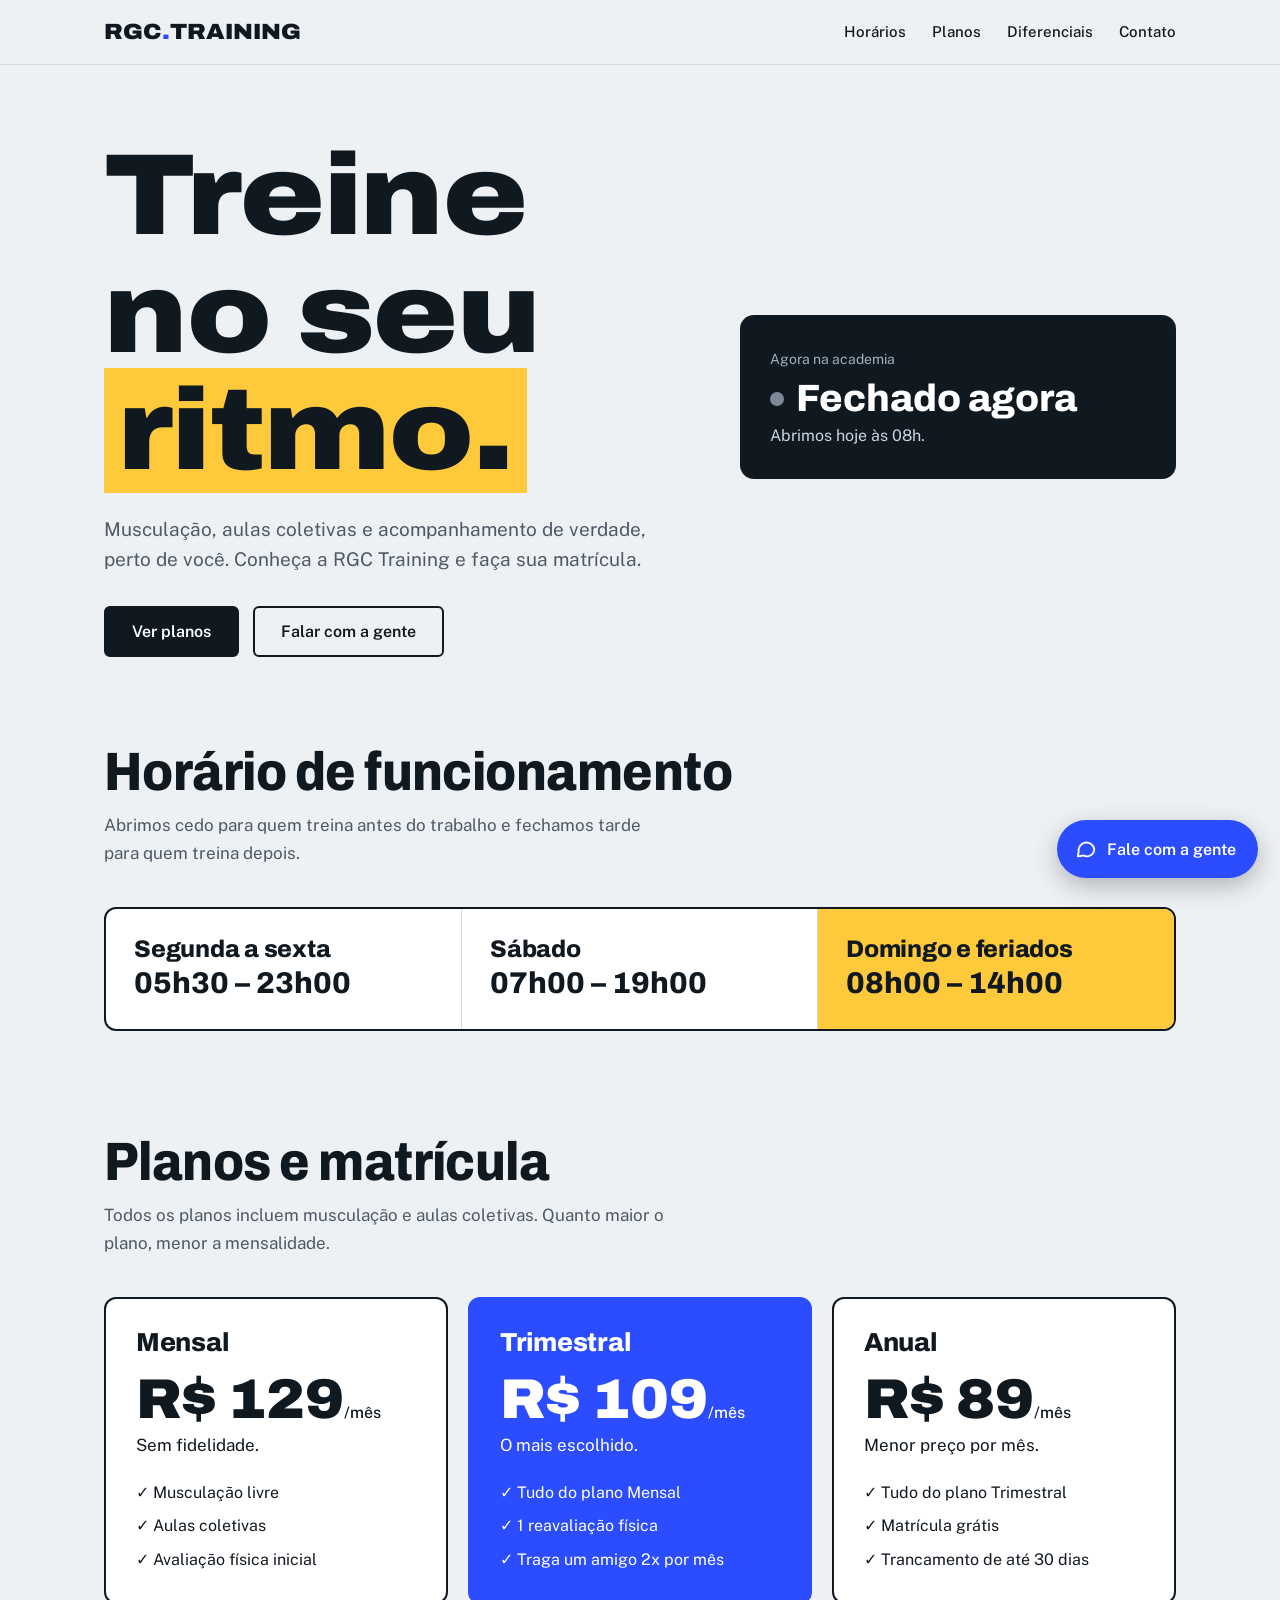
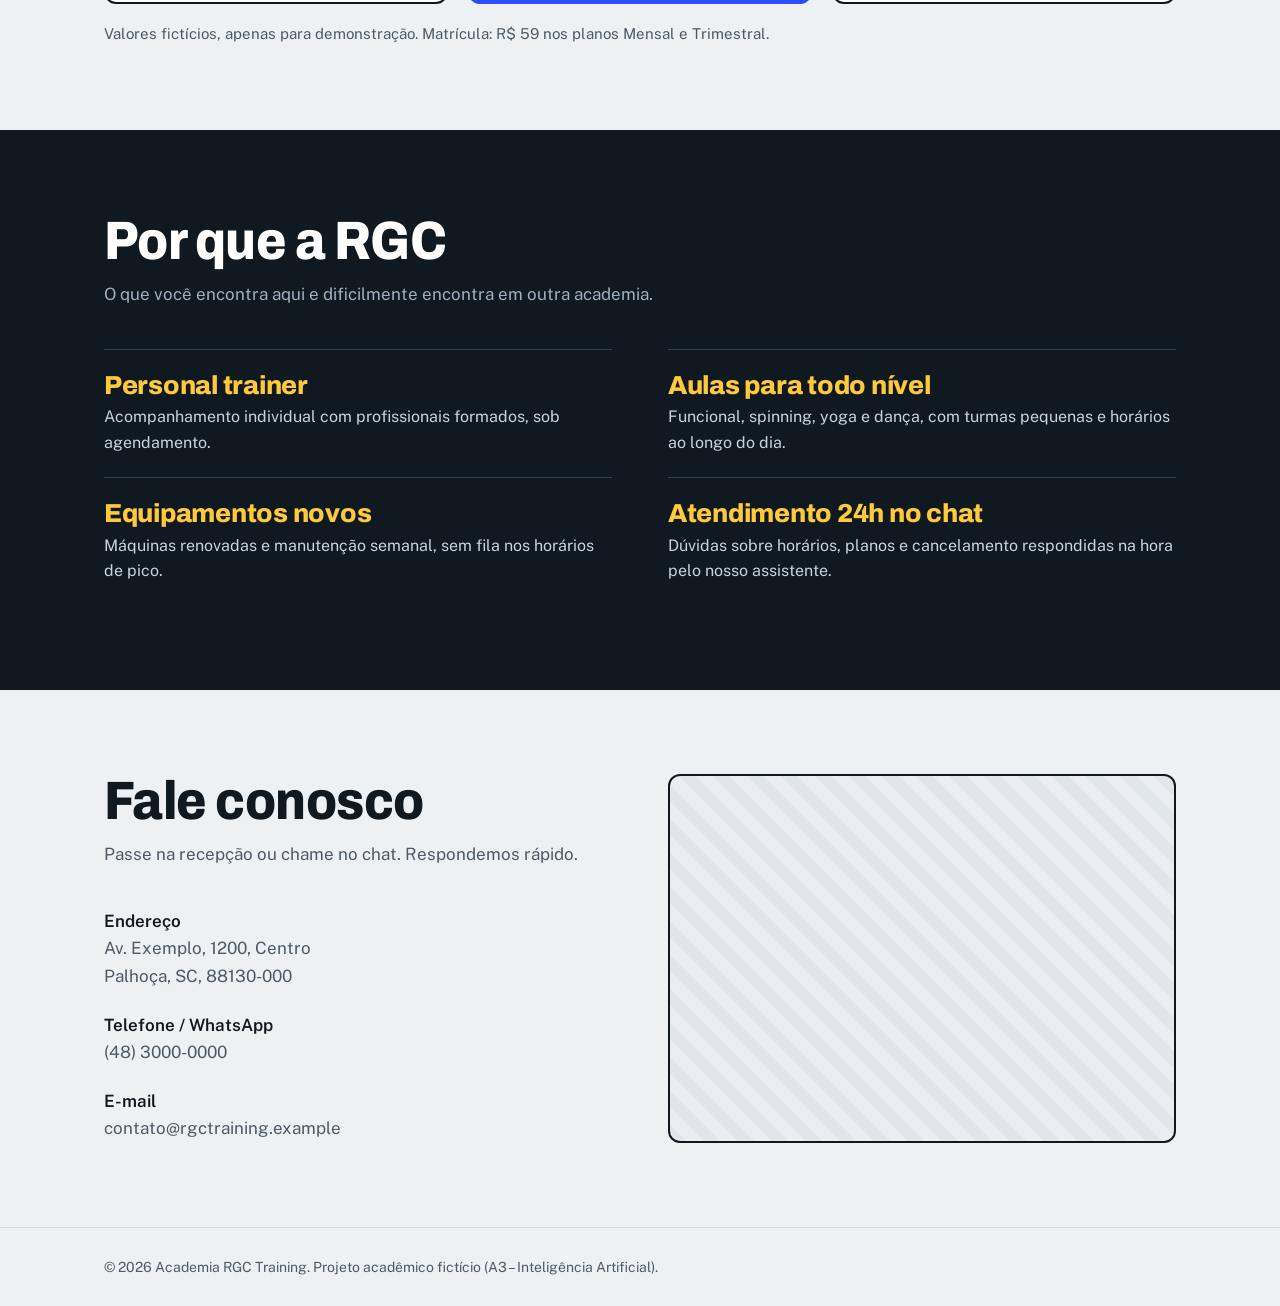
==== src/main/resources/static/index.html @ d5c9a26e "feat: adiciona front do chatbot servido pelo Spring Boot" ====
<!DOCTYPE html>
<html lang="pt-BR">
<head>
<meta charset="UTF-8">
<meta name="viewport" content="width=device-width, initial-scale=1">
<title>Academia RGC Training</title>
<link rel="preconnect" href="https://fonts.googleapis.com">
<link rel="preconnect" href="https://fonts.gstatic.com" crossorigin>
<link href="https://fonts.googleapis.com/css2?family=Archivo:wdth,wght@62..125,500..900&family=Public+Sans:wght@400;500;600&display=swap" rel="stylesheet">
<style>
:root{--bg:#EEF1F4;--ink:#101820;--mute:#4D5A66;--blue:#2B4CFF;--sun:#FFC93C;--card:#fff;--line:#D3D9E0;
--head:'Archivo','Arial Narrow',Arial,sans-serif;--body:'Public Sans',system-ui,sans-serif}
*{box-sizing:border-box;margin:0}
html{scroll-behavior:smooth}
body{font:400 17px/1.6 var(--body);color:var(--ink);background:var(--bg)}
a{color:inherit}
:focus-visible{outline:3px solid var(--blue);outline-offset:3px}
.wrap{max-width:1120px;margin:0 auto;padding:0 24px}
h1,h2,h3{font-family:var(--head);line-height:1.02;letter-spacing:-.01em}
h2{font-size:clamp(34px,5vw,54px);font-weight:800;font-stretch:90%;margin-bottom:12px}
section{padding:84px 0}
.lead{color:var(--mute);max-width:56ch;margin-bottom:40px}

header{position:sticky;top:0;z-index:5;background:var(--bg);border-bottom:1px solid var(--line)}
header .wrap{display:flex;align-items:center;justify-content:space-between;height:64px}
.logo{font:900 22px var(--head);font-stretch:110%;text-decoration:none}
.logo span{color:var(--blue)}
nav{display:flex;gap:26px;font-weight:500;font-size:15px}
nav a{text-decoration:none}
nav a:hover{color:var(--blue)}

.hero{padding:72px 0 88px}
.hero .wrap{display:grid;grid-template-columns:1.35fr 1fr;gap:48px;align-items:center}
.hero h1{font-size:clamp(52px,9vw,116px);font-weight:900;font-stretch:112%;text-transform:none}
.hero h1 em{font-style:normal;background:var(--sun);padding:0 .12em}
.hero p{margin:24px 0 32px;max-width:46ch;color:var(--mute);font-size:19px}
.btn{display:inline-block;padding:14px 26px;border-radius:6px;font-weight:600;text-decoration:none;border:2px solid var(--ink);cursor:pointer;font:600 16px var(--body)}
.btn.main{background:var(--ink);color:#fff}
.btn.main:hover{background:var(--blue);border-color:var(--blue)}
.btn.ghost{margin-left:10px;background:transparent}
.btn.ghost:hover{background:var(--ink);color:#fff}

.today{background:var(--ink);color:#fff;border-radius:14px;padding:30px}
.today small{color:#9FB0BF;font-size:14px}
.status{display:flex;align-items:center;gap:12px;font:800 38px var(--head);font-stretch:100%;margin:6px 0 4px}
.dot{width:14px;height:14px;border-radius:50%;background:#7C8A97}
.open .dot{background:var(--sun);box-shadow:0 0 0 6px rgba(255,201,60,.25)}
.today p{margin:0;color:#C9D4DE;font-size:16px}

.hours{display:grid;grid-template-columns:repeat(3,1fr);gap:0;border:2px solid var(--ink);border-radius:12px;background:var(--card);overflow:hidden}
.hours div{padding:28px;border-right:1px solid var(--line)}
.hours div:last-child{border:0}
.hours div.now{background:var(--sun)}
.hours h3{font-size:24px;font-weight:800;margin-bottom:6px}
.hours b{font:800 30px var(--head)}

.plans{display:grid;grid-template-columns:repeat(3,1fr);gap:20px;align-items:stretch}
.plan{background:var(--card);border:2px solid var(--ink);border-radius:12px;padding:30px;display:flex;flex-direction:column}
.plan.best{background:var(--blue);color:#fff;border-color:var(--blue)}
.plan h3{font-size:26px;font-weight:800}
.price{font:900 56px var(--head);font-stretch:105%;margin:14px 0 2px}
.price small{font:500 16px var(--body)}
.plan ul{list-style:none;padding:0;margin:20px 0 0;display:grid;gap:8px;font-size:16px}
.plan li::before{content:"✓ ";font-weight:700}
.note{margin-top:18px;color:var(--mute);font-size:15px}

.diff{background:var(--ink);color:#fff}
.diff .lead{color:#9FB0BF}
.diffs{display:grid;grid-template-columns:repeat(2,1fr);gap:0 56px}
.diffs div{padding:22px 0;border-top:1px solid #34424F}
.diffs h3{font-size:26px;font-weight:800;color:var(--sun);margin-bottom:6px}
.diffs p{color:#C9D4DE;font-size:16px}

.contact{display:grid;grid-template-columns:1fr 1fr;gap:56px}
.contact dl{display:grid;gap:22px}
.contact dt{font-weight:600}
.contact dd{color:var(--mute)}
.map{border:2px solid var(--ink);border-radius:12px;background:repeating-linear-gradient(45deg,#E1E6EB 0 12px,#EAEEF2 12px 24px);min-height:260px;display:grid;place-items:center;text-align:center;padding:20px;font-weight:600}
footer{padding:28px 0;border-top:1px solid var(--line);color:var(--mute);font-size:14px}

/* ---------- Chatbot ---------- */
#fab{position:fixed;right:22px;bottom:22px;z-index:20;height:58px;padding:0 22px 0 18px;border-radius:30px;border:0;background:var(--blue);color:#fff;font:600 16px var(--body);display:flex;align-items:center;gap:10px;cursor:pointer;box-shadow:0 8px 24px rgba(16,24,32,.28)}
#fab:hover{background:#1E3AD6}
#chat{position:fixed;right:22px;bottom:96px;z-index:20;width:370px;max-width:calc(100vw - 32px);height:540px;max-height:calc(100vh - 120px);background:var(--card);border:2px solid var(--ink);border-radius:16px;display:none;flex-direction:column;overflow:hidden;box-shadow:0 18px 50px rgba(16,24,32,.3)}
#chat.show{display:flex;animation:pop .18s ease-out}
@keyframes pop{from{opacity:0;transform:translateY(10px)}}
.ch-head{background:var(--ink);color:#fff;padding:14px 16px;display:flex;justify-content:space-between;align-items:center}
.ch-head b{font:800 18px var(--head)}
.ch-head small{display:block;color:#9FB0BF;font-size:13px}
.ch-head button{background:none;border:0;color:#fff;font-size:26px;cursor:pointer;line-height:1}
#msgs{flex:1;overflow-y:auto;padding:16px;display:flex;flex-direction:column;gap:10px;background:var(--bg)}
.m{max-width:84%;padding:10px 14px;border-radius:14px;font-size:15px;line-height:1.45;white-space:pre-wrap;overflow-wrap:anywhere}
.m.bot{background:var(--card);border:1px solid var(--line);align-self:flex-start;border-bottom-left-radius:4px}
.m.me{background:var(--blue);color:#fff;align-self:flex-end;border-bottom-right-radius:4px}
.m.fb{border-color:var(--sun);border-width:2px}
.m.err{background:#FDECEC;border-color:#E5A3A3}
.chips{display:flex;flex-wrap:wrap;gap:8px}
.chips button{border:1.5px solid var(--ink);background:var(--card);border-radius:20px;padding:6px 12px;font:500 14px var(--body);cursor:pointer}
.chips button:hover{background:var(--ink);color:#fff}
.typing{opacity:.6;font-style:italic}
.ch-form{display:flex;gap:8px;padding:12px;border-top:1px solid var(--line);background:var(--card)}
.ch-form input{flex:1;min-width:0;border:2px solid var(--line);border-radius:8px;padding:10px 12px;font:400 15px var(--body)}
.ch-form input:focus{border-color:var(--blue);outline:0}
.ch-form button{border:0;background:var(--ink);color:#fff;border-radius:8px;padding:0 16px;font:600 15px var(--body);cursor:pointer}
.ch-form button:disabled{opacity:.5;cursor:default}

@media(max-width:860px){
 nav{display:none}
 .hero .wrap,.contact{grid-template-columns:1fr}
 .hours,.plans,.diffs{grid-template-columns:1fr}
 .hours div{border-right:0;border-bottom:1px solid var(--line)}
 section{padding:60px 0}
 #chat{right:16px;bottom:88px;height:calc(100vh - 110px)}
}
@media(prefers-reduced-motion:reduce){*{animation:none!important;scroll-behavior:auto!important}}
</style>
</head>
<body>

<header>
 <div class="wrap">
  <a class="logo" href="#inicio">RGC<span>.</span>TRAINING</a>
  <nav>
   <a href="#horarios">Horários</a><a href="#planos">Planos</a>
   <a href="#diferenciais">Diferenciais</a><a href="#contato">Contato</a>
  </nav>
 </div>
</header>

<main id="inicio">
 <div class="hero">
  <div class="wrap">
   <div>
    <h1>Treine no seu <em>ritmo.</em></h1>
    <p>Musculação, aulas coletivas e acompanhamento de verdade, perto de você. Conheça a RGC Training e faça sua matrícula.</p>
    <a class="btn main" href="#planos">Ver planos</a>
    <a class="btn ghost" href="#contato">Falar com a gente</a>
   </div>
   <div class="today" id="today">
    <small>Agora na academia</small>
    <div class="status"><span class="dot"></span><span id="st">Verificando…</span></div>
    <p id="st2"></p>
   </div>
  </div>
 </div>

 <section id="horarios" style="padding-top:0">
  <div class="wrap">
   <h2>Horário de funcionamento</h2>
   <p class="lead">Abrimos cedo para quem treina antes do trabalho e fechamos tarde para quem treina depois.</p>
   <div class="hours" id="hours">
    <div data-d="1,2,3,4,5"><h3>Segunda a sexta</h3><b>05h30 – 23h00</b></div>
    <div data-d="6"><h3>Sábado</h3><b>07h00 – 19h00</b></div>
    <div data-d="0"><h3>Domingo e feriados</h3><b>08h00 – 14h00</b></div>
   </div>
  </div>
 </section>

 <section id="planos" style="padding-top:20px">
  <div class="wrap">
   <h2>Planos e matrícula</h2>
   <p class="lead">Todos os planos incluem musculação e aulas coletivas. Quanto maior o plano, menor a mensalidade.</p>
   <div class="plans">
    <div class="plan"><h3>Mensal</h3><div class="price">R$ 129<small>/mês</small></div><p>Sem fidelidade.</p>
     <ul><li>Musculação livre</li><li>Aulas coletivas</li><li>Avaliação física inicial</li></ul></div>
    <div class="plan best"><h3>Trimestral</h3><div class="price">R$ 109<small>/mês</small></div><p>O mais escolhido.</p>
     <ul><li>Tudo do plano Mensal</li><li>1 reavaliação física</li><li>Traga um amigo 2x por mês</li></ul></div>
    <div class="plan"><h3>Anual</h3><div class="price">R$ 89<small>/mês</small></div><p>Menor preço por mês.</p>
     <ul><li>Tudo do plano Trimestral</li><li>Matrícula grátis</li><li>Trancamento de até 30 dias</li></ul></div>
   </div>
   <p class="note">Valores fictícios, apenas para demonstração. Matrícula: R$ 59 nos planos Mensal e Trimestral.</p>
  </div>
 </section>

 <section class="diff" id="diferenciais">
  <div class="wrap">
   <h2>Por que a RGC</h2>
   <p class="lead">O que você encontra aqui e dificilmente encontra em outra academia.</p>
   <div class="diffs">
    <div><h3>Personal trainer</h3><p>Acompanhamento individual com profissionais formados, sob agendamento.</p></div>
    <div><h3>Aulas para todo nível</h3><p>Funcional, spinning, yoga e dança, com turmas pequenas e horários ao longo do dia.</p></div>
    <div><h3>Equipamentos novos</h3><p>Máquinas renovadas e manutenção semanal, sem fila nos horários de pico.</p></div>
    <div><h3>Atendimento 24h no chat</h3><p>Dúvidas sobre horários, planos e cancelamento respondidas na hora pelo nosso assistente.</p></div>
   </div>
  </div>
 </section>

 <section id="contato">
  <div class="wrap contact">
   <div>
    <h2>Fale conosco</h2>
    <p class="lead">Passe na recepção ou chame no chat. Respondemos rápido.</p>
    <dl>
     <div><dt>Endereço</dt><dd>Av. Exemplo, 1200, Centro<br>Palhoça, SC, 88130-000</dd></div>
     <div><dt>Telefone / WhatsApp</dt><dd>(48) 3000-0000</dd></div>
     <div><dt>E-mail</dt><dd>contato@rgctraining.example</dd></div>
    </dl>
   </div>
  <div class="map">
  <iframe 
    src="https://www.google.com/maps/embed?pb=!1m18!1m12!1m3!1d3534.629392212903!2d-48.67389862354784!3d-27.64139702829285!2m3!1f0!2f0!3f0!3m2!1i1024!2i768!4f13.1!3m3!1m2!1s0x952733475294e50d%3A0x6a23a3cb02a2080c!2sUniSul%20-%20Campus%20Pedra%20Branca!5e0!3m2!1spt-BR!2sbr!4v1710000000000!5m2!1spt-BR!2sbr" 
    width="100%" 
    height="260" 
    style="border:0; border-radius:10px;" 
    allowfullscreen="" 
    loading="lazy" 
    referrerpolicy="no-referrer-when-downgrade">
  </iframe>
  </div>
  </div>
 </section>
</main>

<footer><div class="wrap">© 2026 Academia RGC Training. Projeto acadêmico fictício (A3 – Inteligência Artificial).</div></footer>

<!-- ---------- Chatbot ---------- -->
<button id="fab" aria-controls="chat" aria-expanded="false">
 <svg width="22" height="22" viewBox="0 0 24 24" fill="none" stroke="currentColor" stroke-width="2" stroke-linecap="round" stroke-linejoin="round" aria-hidden="true"><path d="M21 12a8 8 0 0 1-11.6 7.1L3 20l1-4.9A8 8 0 1 1 21 12z"/></svg>
 <span>Fale com a gente</span>
</button>

<div id="chat" role="dialog" aria-label="Chat de atendimento">
 <div class="ch-head">
  <div><b>Assistente RGC</b><small>Respostas automáticas</small></div>
  <button id="close" aria-label="Fechar chat">×</button>
 </div>
 <div id="msgs" aria-live="polite"></div>
 <form class="ch-form" id="form">
  <input id="in" type="text" placeholder="Digite sua dúvida…" autocomplete="off" maxlength="300" aria-label="Mensagem">
  <button id="send" type="submit">Enviar</button>
 </form>
</div>

<script>
/* ===== Configuração =====*/
const API_URL = '/api/chat';

/* ===== Status de funcionamento (usa o relógio do visitante) ===== */
const SCHEDULE = {0:[8,14],1:[5.5,23],2:[5.5,23],3:[5.5,23],4:[5.5,23],5:[5.5,23],6:[7,19]};
const fmt = h => { const m = Math.round((h % 1) * 60); return String(Math.floor(h)).padStart(2,'0') + 'h' + (m ? String(m).padStart(2,'0') : ''); };
(function status(){
  const now = new Date(), d = now.getDay(), h = now.getHours() + now.getMinutes()/60;
  const [o, c] = SCHEDULE[d], open = h >= o && h < c;
  document.getElementById('today').classList.toggle('open', open);
  document.getElementById('st').textContent = open ? 'Aberto agora' : 'Fechado agora';
  document.getElementById('st2').textContent = open ? 'Hoje até ' + fmt(c) + '.'
    : (h < o ? 'Abrimos hoje às ' + fmt(o) + '.' : 'Abrimos amanhã às ' + fmt(SCHEDULE[(d+1)%7][0]) + '.');
  document.querySelectorAll('#hours div').forEach(el => {
    if (el.dataset.d.split(',').includes(String(d))) el.classList.add('now');
  });
})();

/* ===== Chat ===== */
const $ = id => document.getElementById(id);
const chat = $('chat'), msgs = $('msgs'), input = $('in'), send = $('send');
const sessionId = 'web-' + Math.random().toString(36).slice(2, 10);
let started = false;

function toggle(show){
  chat.classList.toggle('show', show);
  $('fab').setAttribute('aria-expanded', show);
  if (show){
    input.focus();
    if (!started){
      started = true;
      add('Olá! Sou o assistente da RGC Training. Posso ajudar com horários, planos, personal trainer, aulas e cancelamento.', 'bot');
      const chips = document.createElement('div'); chips.className = 'chips';
      ['Qual o horário de funcionamento?', 'Quais são os planos?', 'Tem personal trainer?', 'Quais aulas vocês têm?'].forEach(t => {
        const b = document.createElement('button'); b.type = 'button'; b.textContent = t;
        b.onclick = () => { chips.remove(); ask(t); }; chips.appendChild(b);
      });
      msgs.appendChild(chips);
    }
  }
}
$('fab').onclick = () => toggle(!chat.classList.contains('show'));
$('close').onclick = () => { toggle(false); $('fab').focus(); };
document.addEventListener('keydown', e => { if (e.key === 'Escape' && chat.classList.contains('show')) toggle(false); });

function add(text, who, extra){
  const el = document.createElement('div');
  el.className = 'm ' + who + (extra ? ' ' + extra : '');
  el.textContent = text;           // textContent: evita injeção de HTML
  msgs.appendChild(el);
  msgs.scrollTop = msgs.scrollHeight;
  return el;
}

async function ask(text){
  add(text, 'me');
  send.disabled = true;
  const wait = add('Digitando…', 'bot', 'typing');
  try {
    const res = await fetch(API_URL, {
      method: 'POST',
      headers: {'Content-Type': 'application/json'},
      body: JSON.stringify({ sessionId, mensagem: text })
    });
    if (!res.ok) throw new Error('HTTP ' + res.status);
    const data = await res.json();
    wait.remove();
    add(data.resposta, 'bot', data.fallback ? 'fb' : '');
  } catch (e) {
    wait.remove();
    add('Não consegui falar com o servidor agora. Tente novamente em instantes ou ligue para (48) 3000-0000.', 'bot', 'err');
    console.error('Erro ao chamar', API_URL, e);
  } finally {
    send.disabled = false;
    input.focus();
  }
}

$('form').addEventListener('submit', e => {
  e.preventDefault();
  const t = input.value.trim();
  if (!t) return;
  input.value = '';
  document.querySelectorAll('.chips').forEach(c => c.remove());
  ask(t);
});
</script>
</body>
</html>
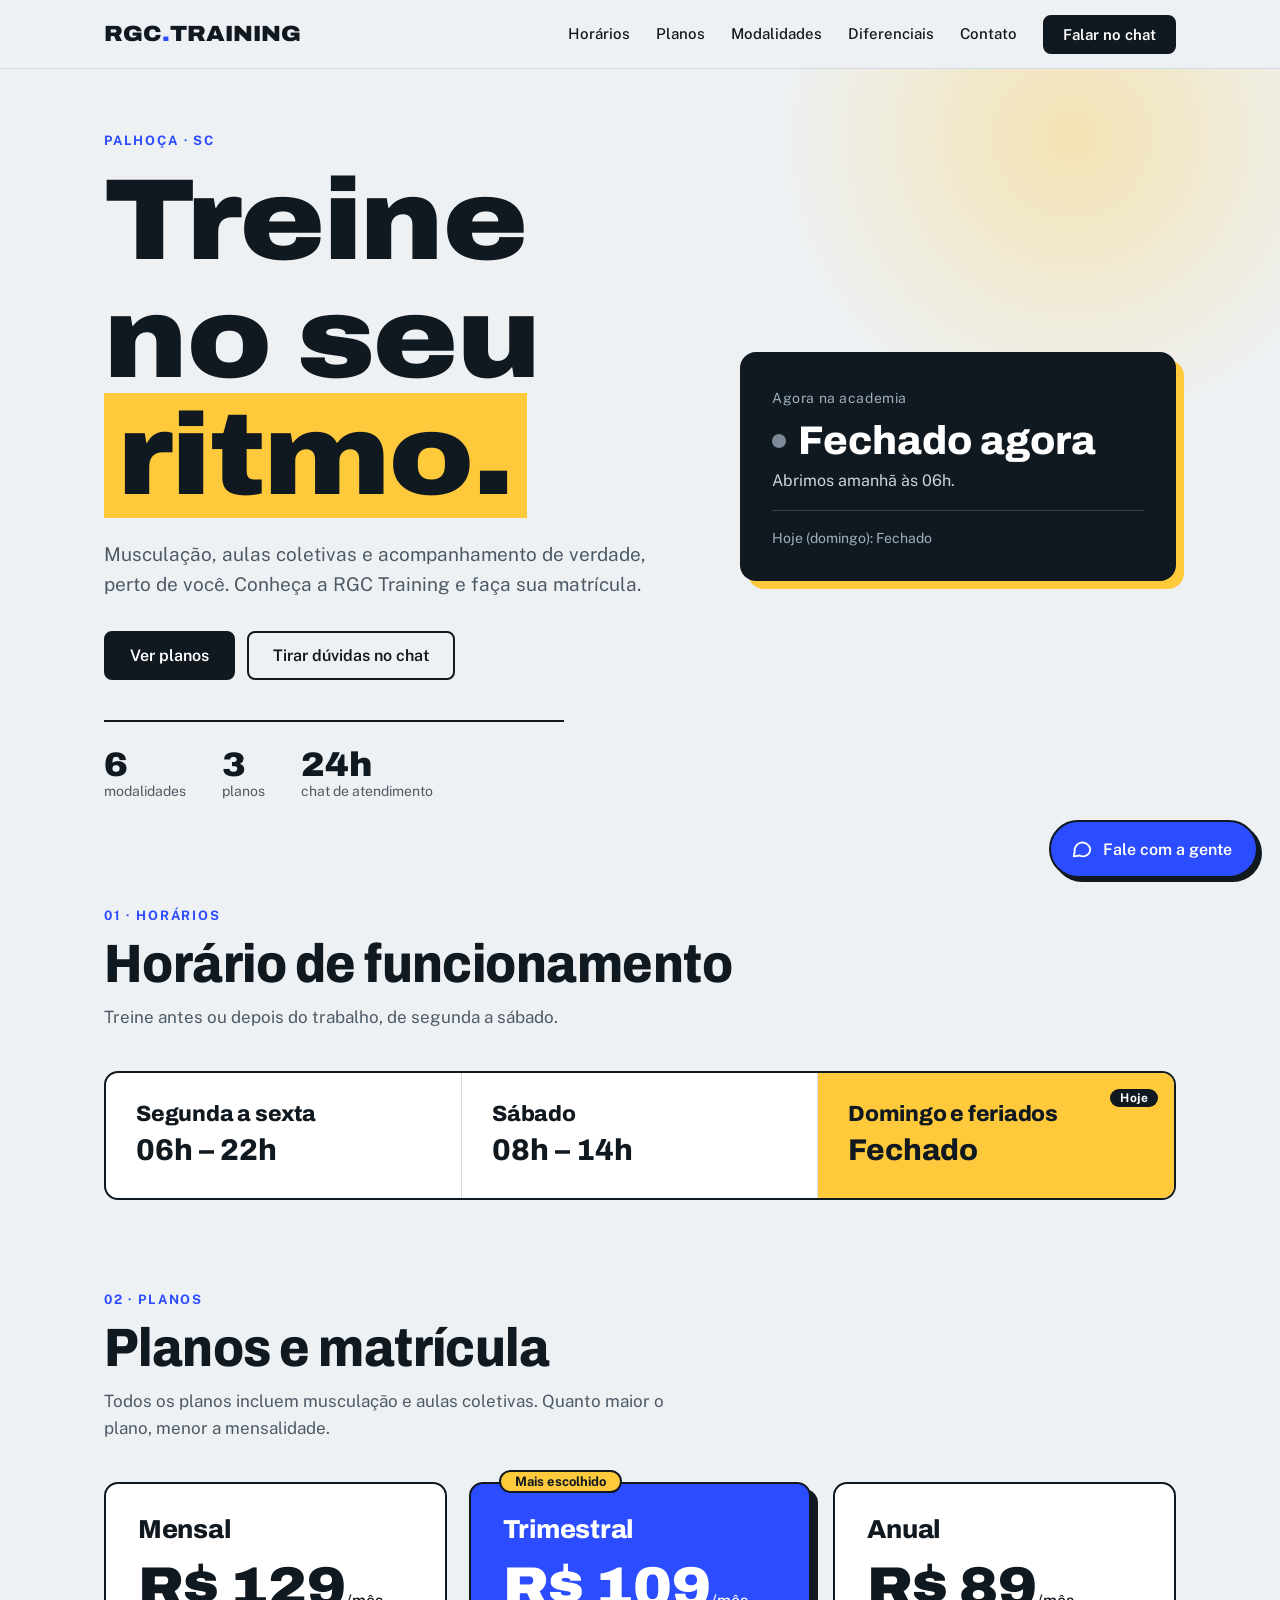
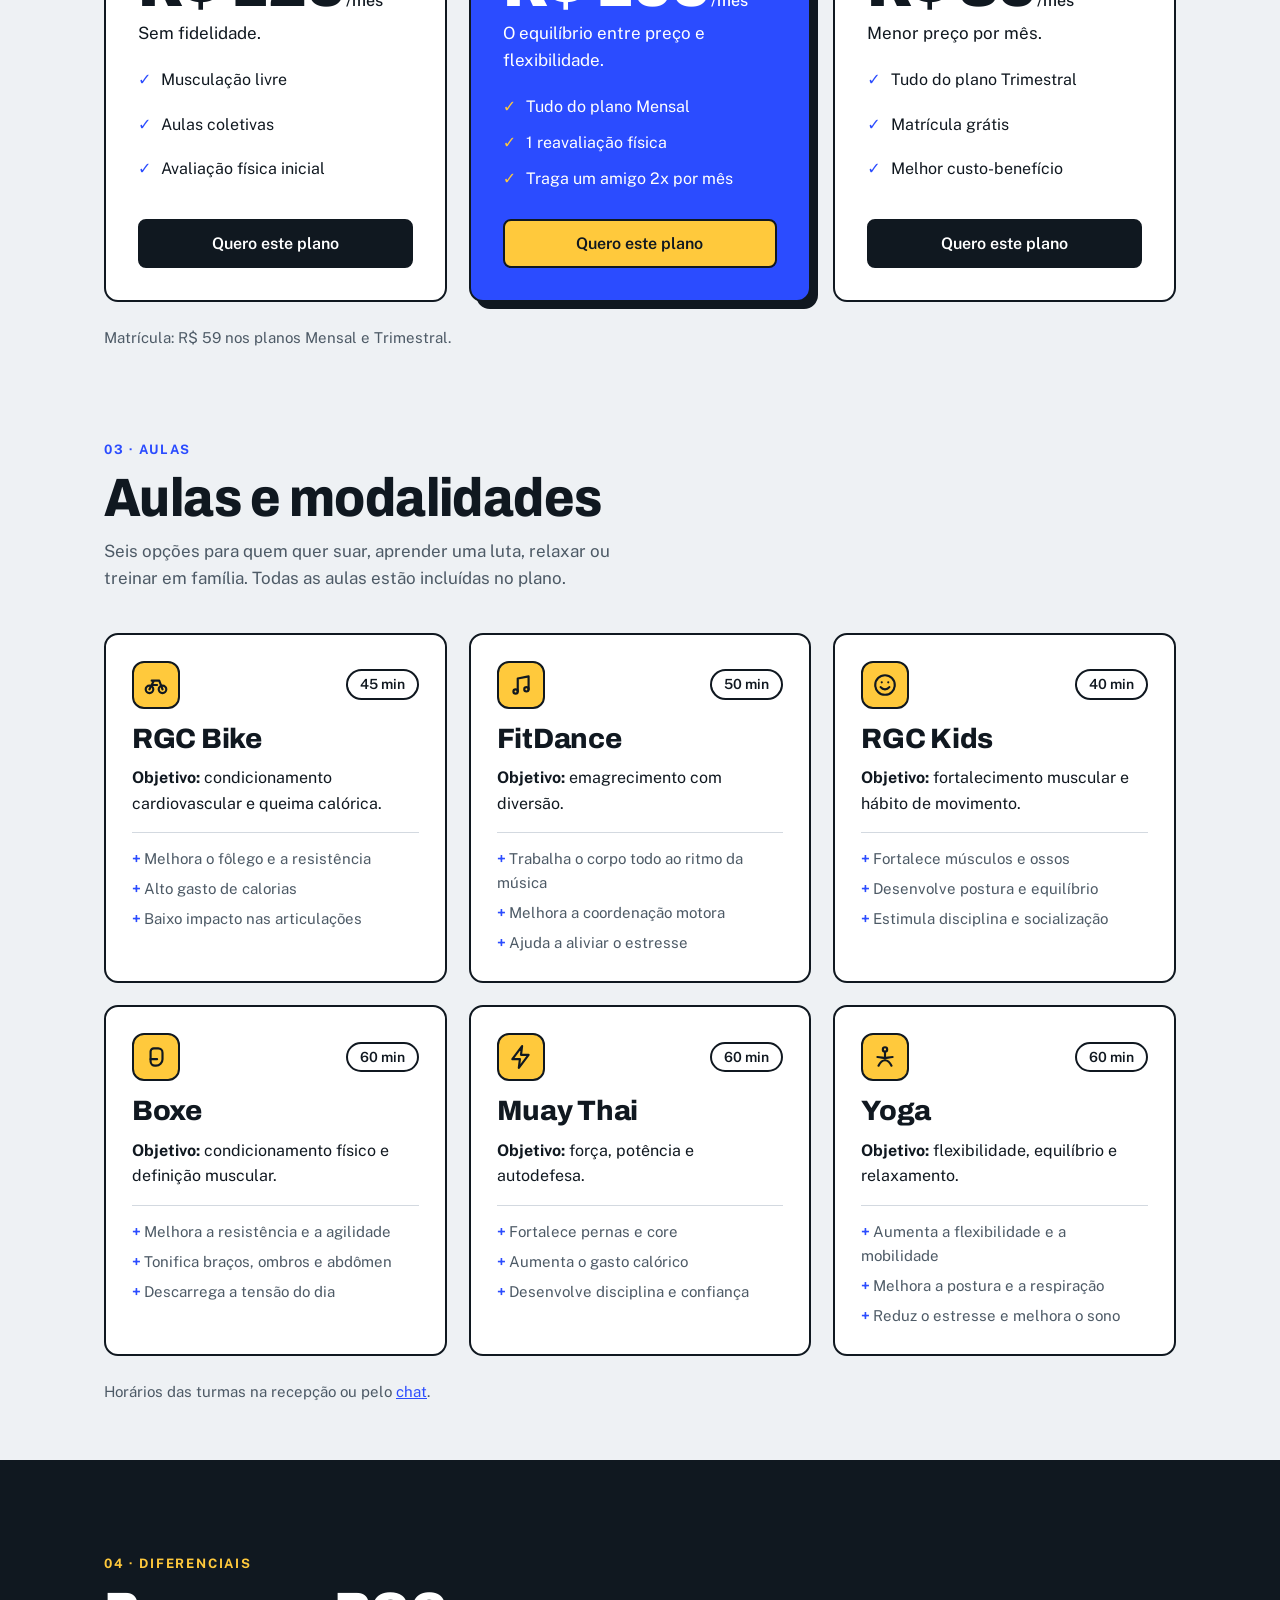
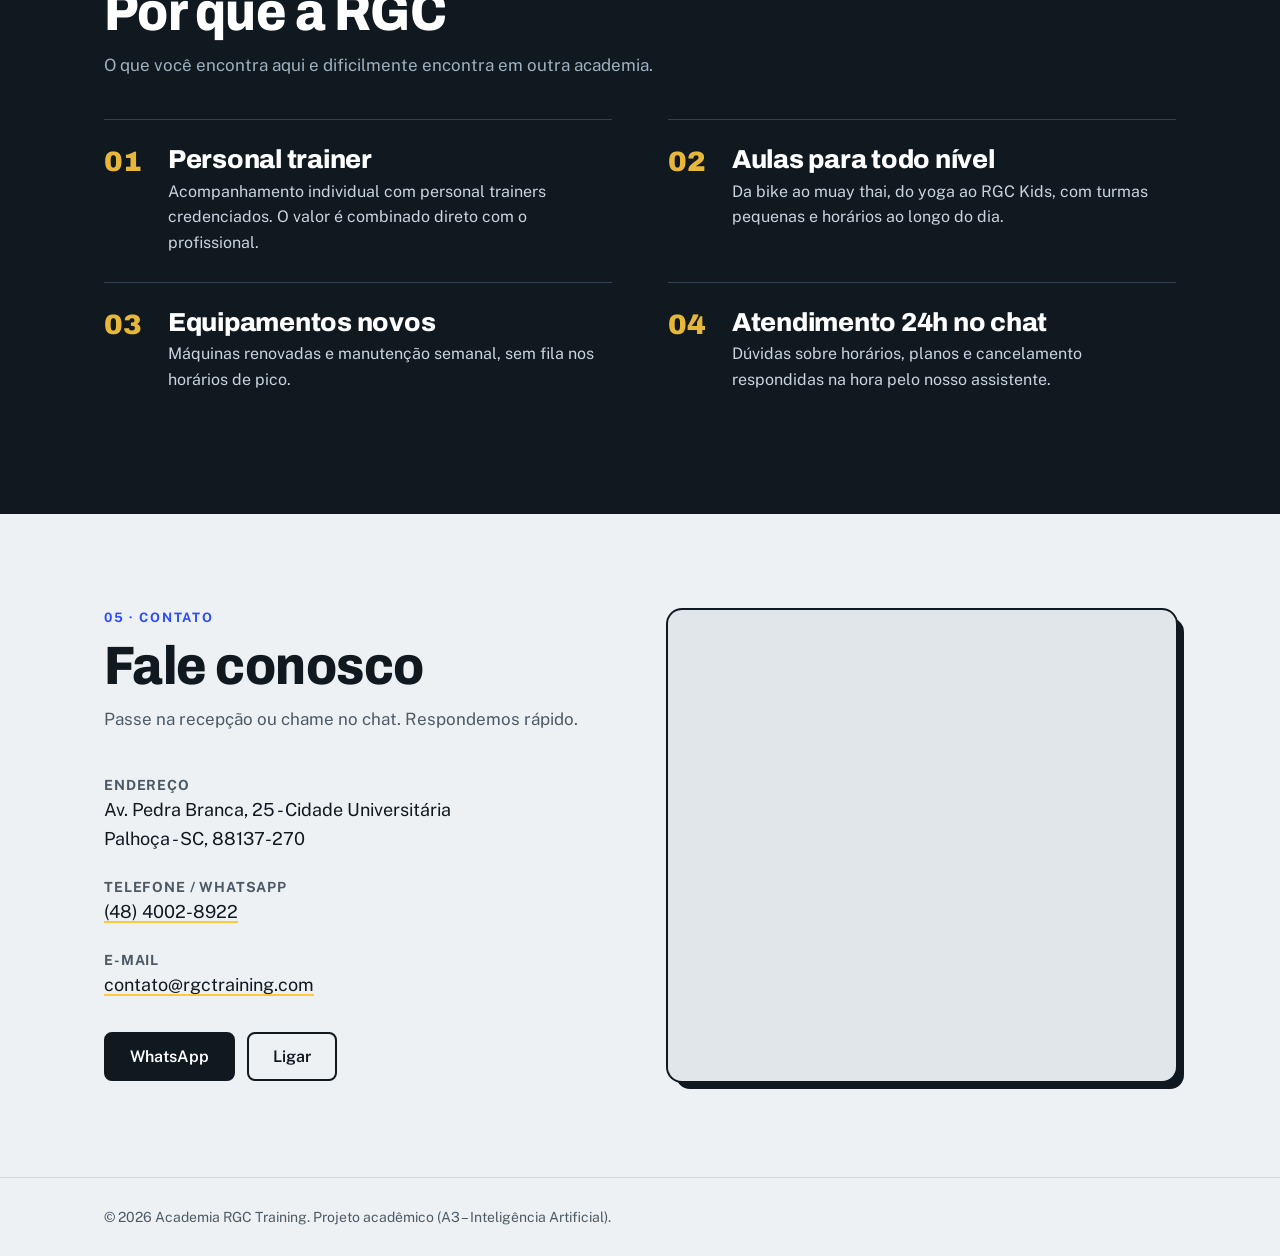
==== commit 967a4704: "feat(front): novo frontend integrado ao /api/chat Substitui o front atual pelo frontend da equipe (i" ====
--- a/src/main/resources/static/index.html
+++ b/src/main/resources/static/index.html
@@ -4,320 +4,207 @@
 <meta charset="UTF-8">
 <meta name="viewport" content="width=device-width, initial-scale=1">
 <title>Academia RGC Training</title>
+<meta name="description" content="Academia RGC Training em Palhoça (SC): musculação, aulas coletivas, personal trainer e atendimento 24h pelo chat.">
+<meta name="theme-color" content="#101820">
+<link rel="icon" type="image/svg+xml" href="/favicon.svg">
 <link rel="preconnect" href="https://fonts.googleapis.com">
 <link rel="preconnect" href="https://fonts.gstatic.com" crossorigin>
 <link href="https://fonts.googleapis.com/css2?family=Archivo:wdth,wght@62..125,500..900&family=Public+Sans:wght@400;500;600&display=swap" rel="stylesheet">
-<style>
-:root{--bg:#EEF1F4;--ink:#101820;--mute:#4D5A66;--blue:#2B4CFF;--sun:#FFC93C;--card:#fff;--line:#D3D9E0;
---head:'Archivo','Arial Narrow',Arial,sans-serif;--body:'Public Sans',system-ui,sans-serif}
-*{box-sizing:border-box;margin:0}
-html{scroll-behavior:smooth}
-body{font:400 17px/1.6 var(--body);color:var(--ink);background:var(--bg)}
-a{color:inherit}
-:focus-visible{outline:3px solid var(--blue);outline-offset:3px}
-.wrap{max-width:1120px;margin:0 auto;padding:0 24px}
-h1,h2,h3{font-family:var(--head);line-height:1.02;letter-spacing:-.01em}
-h2{font-size:clamp(34px,5vw,54px);font-weight:800;font-stretch:90%;margin-bottom:12px}
-section{padding:84px 0}
-.lead{color:var(--mute);max-width:56ch;margin-bottom:40px}
-
-header{position:sticky;top:0;z-index:5;background:var(--bg);border-bottom:1px solid var(--line)}
-header .wrap{display:flex;align-items:center;justify-content:space-between;height:64px}
-.logo{font:900 22px var(--head);font-stretch:110%;text-decoration:none}
-.logo span{color:var(--blue)}
-nav{display:flex;gap:26px;font-weight:500;font-size:15px}
-nav a{text-decoration:none}
-nav a:hover{color:var(--blue)}
-
-.hero{padding:72px 0 88px}
-.hero .wrap{display:grid;grid-template-columns:1.35fr 1fr;gap:48px;align-items:center}
-.hero h1{font-size:clamp(52px,9vw,116px);font-weight:900;font-stretch:112%;text-transform:none}
-.hero h1 em{font-style:normal;background:var(--sun);padding:0 .12em}
-.hero p{margin:24px 0 32px;max-width:46ch;color:var(--mute);font-size:19px}
-.btn{display:inline-block;padding:14px 26px;border-radius:6px;font-weight:600;text-decoration:none;border:2px solid var(--ink);cursor:pointer;font:600 16px var(--body)}
-.btn.main{background:var(--ink);color:#fff}
-.btn.main:hover{background:var(--blue);border-color:var(--blue)}
-.btn.ghost{margin-left:10px;background:transparent}
-.btn.ghost:hover{background:var(--ink);color:#fff}
-
-.today{background:var(--ink);color:#fff;border-radius:14px;padding:30px}
-.today small{color:#9FB0BF;font-size:14px}
-.status{display:flex;align-items:center;gap:12px;font:800 38px var(--head);font-stretch:100%;margin:6px 0 4px}
-.dot{width:14px;height:14px;border-radius:50%;background:#7C8A97}
-.open .dot{background:var(--sun);box-shadow:0 0 0 6px rgba(255,201,60,.25)}
-.today p{margin:0;color:#C9D4DE;font-size:16px}
-
-.hours{display:grid;grid-template-columns:repeat(3,1fr);gap:0;border:2px solid var(--ink);border-radius:12px;background:var(--card);overflow:hidden}
-.hours div{padding:28px;border-right:1px solid var(--line)}
-.hours div:last-child{border:0}
-.hours div.now{background:var(--sun)}
-.hours h3{font-size:24px;font-weight:800;margin-bottom:6px}
-.hours b{font:800 30px var(--head)}
-
-.plans{display:grid;grid-template-columns:repeat(3,1fr);gap:20px;align-items:stretch}
-.plan{background:var(--card);border:2px solid var(--ink);border-radius:12px;padding:30px;display:flex;flex-direction:column}
-.plan.best{background:var(--blue);color:#fff;border-color:var(--blue)}
-.plan h3{font-size:26px;font-weight:800}
-.price{font:900 56px var(--head);font-stretch:105%;margin:14px 0 2px}
-.price small{font:500 16px var(--body)}
-.plan ul{list-style:none;padding:0;margin:20px 0 0;display:grid;gap:8px;font-size:16px}
-.plan li::before{content:"✓ ";font-weight:700}
-.note{margin-top:18px;color:var(--mute);font-size:15px}
-
-.diff{background:var(--ink);color:#fff}
-.diff .lead{color:#9FB0BF}
-.diffs{display:grid;grid-template-columns:repeat(2,1fr);gap:0 56px}
-.diffs div{padding:22px 0;border-top:1px solid #34424F}
-.diffs h3{font-size:26px;font-weight:800;color:var(--sun);margin-bottom:6px}
-.diffs p{color:#C9D4DE;font-size:16px}
-
-.contact{display:grid;grid-template-columns:1fr 1fr;gap:56px}
-.contact dl{display:grid;gap:22px}
-.contact dt{font-weight:600}
-.contact dd{color:var(--mute)}
-.map{border:2px solid var(--ink);border-radius:12px;background:repeating-linear-gradient(45deg,#E1E6EB 0 12px,#EAEEF2 12px 24px);min-height:260px;display:grid;place-items:center;text-align:center;padding:20px;font-weight:600}
-footer{padding:28px 0;border-top:1px solid var(--line);color:var(--mute);font-size:14px}
-
-/* ---------- Chatbot ---------- */
-#fab{position:fixed;right:22px;bottom:22px;z-index:20;height:58px;padding:0 22px 0 18px;border-radius:30px;border:0;background:var(--blue);color:#fff;font:600 16px var(--body);display:flex;align-items:center;gap:10px;cursor:pointer;box-shadow:0 8px 24px rgba(16,24,32,.28)}
-#fab:hover{background:#1E3AD6}
-#chat{position:fixed;right:22px;bottom:96px;z-index:20;width:370px;max-width:calc(100vw - 32px);height:540px;max-height:calc(100vh - 120px);background:var(--card);border:2px solid var(--ink);border-radius:16px;display:none;flex-direction:column;overflow:hidden;box-shadow:0 18px 50px rgba(16,24,32,.3)}
-#chat.show{display:flex;animation:pop .18s ease-out}
-@keyframes pop{from{opacity:0;transform:translateY(10px)}}
-.ch-head{background:var(--ink);color:#fff;padding:14px 16px;display:flex;justify-content:space-between;align-items:center}
-.ch-head b{font:800 18px var(--head)}
-.ch-head small{display:block;color:#9FB0BF;font-size:13px}
-.ch-head button{background:none;border:0;color:#fff;font-size:26px;cursor:pointer;line-height:1}
-#msgs{flex:1;overflow-y:auto;padding:16px;display:flex;flex-direction:column;gap:10px;background:var(--bg)}
-.m{max-width:84%;padding:10px 14px;border-radius:14px;font-size:15px;line-height:1.45;white-space:pre-wrap;overflow-wrap:anywhere}
-.m.bot{background:var(--card);border:1px solid var(--line);align-self:flex-start;border-bottom-left-radius:4px}
-.m.me{background:var(--blue);color:#fff;align-self:flex-end;border-bottom-right-radius:4px}
-.m.fb{border-color:var(--sun);border-width:2px}
-.m.err{background:#FDECEC;border-color:#E5A3A3}
-.chips{display:flex;flex-wrap:wrap;gap:8px}
-.chips button{border:1.5px solid var(--ink);background:var(--card);border-radius:20px;padding:6px 12px;font:500 14px var(--body);cursor:pointer}
-.chips button:hover{background:var(--ink);color:#fff}
-.typing{opacity:.6;font-style:italic}
-.ch-form{display:flex;gap:8px;padding:12px;border-top:1px solid var(--line);background:var(--card)}
-.ch-form input{flex:1;min-width:0;border:2px solid var(--line);border-radius:8px;padding:10px 12px;font:400 15px var(--body)}
-.ch-form input:focus{border-color:var(--blue);outline:0}
-.ch-form button{border:0;background:var(--ink);color:#fff;border-radius:8px;padding:0 16px;font:600 15px var(--body);cursor:pointer}
-.ch-form button:disabled{opacity:.5;cursor:default}
-
-@media(max-width:860px){
- nav{display:none}
- .hero .wrap,.contact{grid-template-columns:1fr}
- .hours,.plans,.diffs{grid-template-columns:1fr}
- .hours div{border-right:0;border-bottom:1px solid var(--line)}
- section{padding:60px 0}
- #chat{right:16px;bottom:88px;height:calc(100vh - 110px)}
-}
-@media(prefers-reduced-motion:reduce){*{animation:none!important;scroll-behavior:auto!important}}
-</style>
+<link rel="stylesheet" href="css/styles.css">
 </head>
 <body>
+
+<a class="skip" href="#inicio">Pular para o conteúdo</a>
 
 <header>
  <div class="wrap">
   <a class="logo" href="#inicio">RGC<span>.</span>TRAINING</a>
-  <nav>
-   <a href="#horarios">Horários</a><a href="#planos">Planos</a>
+  <nav id="nav" aria-label="Principal">
+   <a href="#horarios">Horários</a><a href="#planos">Planos</a><a href="#modalidades">Modalidades</a>
    <a href="#diferenciais">Diferenciais</a><a href="#contato">Contato</a>
+   <button type="button" class="btn nav-cta" data-open-chat>Falar no chat</button>
   </nav>
+  <button type="button" id="burger" aria-controls="nav" aria-expanded="false" aria-label="Abrir menu">
+   <span></span><span></span><span></span>
+  </button>
  </div>
 </header>
 
 <main id="inicio">
  <div class="hero">
   <div class="wrap">
-   <div>
+   <div class="hero-copy">
+    <p class="eyebrow">Palhoça · SC</p>
     <h1>Treine no seu <em>ritmo.</em></h1>
-    <p>Musculação, aulas coletivas e acompanhamento de verdade, perto de você. Conheça a RGC Training e faça sua matrícula.</p>
-    <a class="btn main" href="#planos">Ver planos</a>
-    <a class="btn ghost" href="#contato">Falar com a gente</a>
-   </div>
-   <div class="today" id="today">
+    <p class="hero-text">Musculação, aulas coletivas e acompanhamento de verdade, perto de você. Conheça a RGC Training e faça sua matrícula.</p>
+    <div class="cta">
+     <a class="btn main" href="#planos">Ver planos</a>
+     <button type="button" class="btn ghost" data-open-chat>Tirar dúvidas no chat</button>
+    </div>
+    <ul class="stats" aria-label="Resumo">
+     <li><b>6</b><span>modalidades</span></li>
+     <li><b>3</b><span>planos</span></li>
+     <li><b>24h</b><span>chat de atendimento</span></li>
+    </ul>
+   </div>
+   <div class="today" id="today" aria-live="polite">
     <small>Agora na academia</small>
     <div class="status"><span class="dot"></span><span id="st">Verificando…</span></div>
     <p id="st2"></p>
+    <p class="today-line" id="st3"></p>
    </div>
   </div>
  </div>
 
- <section id="horarios" style="padding-top:0">
-  <div class="wrap">
+ <section id="horarios" class="tight">
+  <div class="wrap reveal">
+   <p class="kicker">01 · Horários</p>
    <h2>Horário de funcionamento</h2>
-   <p class="lead">Abrimos cedo para quem treina antes do trabalho e fechamos tarde para quem treina depois.</p>
-   <div class="hours" id="hours">
-    <div data-d="1,2,3,4,5"><h3>Segunda a sexta</h3><b>05h30 – 23h00</b></div>
-    <div data-d="6"><h3>Sábado</h3><b>07h00 – 19h00</b></div>
-    <div data-d="0"><h3>Domingo e feriados</h3><b>08h00 – 14h00</b></div>
-   </div>
-  </div>
- </section>
-
- <section id="planos" style="padding-top:20px">
-  <div class="wrap">
+   <p class="lead">Treine antes ou depois do trabalho, de segunda a sábado.</p>
+   <div class="hours" id="hours"></div>
+  </div>
+ </section>
+
+ <section id="planos" class="tight">
+  <div class="wrap reveal">
+   <p class="kicker">02 · Planos</p>
    <h2>Planos e matrícula</h2>
    <p class="lead">Todos os planos incluem musculação e aulas coletivas. Quanto maior o plano, menor a mensalidade.</p>
    <div class="plans">
-    <div class="plan"><h3>Mensal</h3><div class="price">R$ 129<small>/mês</small></div><p>Sem fidelidade.</p>
-     <ul><li>Musculação livre</li><li>Aulas coletivas</li><li>Avaliação física inicial</li></ul></div>
-    <div class="plan best"><h3>Trimestral</h3><div class="price">R$ 109<small>/mês</small></div><p>O mais escolhido.</p>
-     <ul><li>Tudo do plano Mensal</li><li>1 reavaliação física</li><li>Traga um amigo 2x por mês</li></ul></div>
-    <div class="plan"><h3>Anual</h3><div class="price">R$ 89<small>/mês</small></div><p>Menor preço por mês.</p>
-     <ul><li>Tudo do plano Trimestral</li><li>Matrícula grátis</li><li>Trancamento de até 30 dias</li></ul></div>
-   </div>
-   <p class="note">Valores fictícios, apenas para demonstração. Matrícula: R$ 59 nos planos Mensal e Trimestral.</p>
+    <div class="plan">
+     <h3>Mensal</h3><div class="price">R$ 129<small>/mês</small></div><p>Sem fidelidade.</p>
+     <ul><li>Musculação livre</li><li>Aulas coletivas</li><li>Avaliação física inicial</li></ul>
+     <button type="button" class="btn plan-cta" data-ask="Quero saber mais sobre o plano Mensal">Quero este plano</button>
+    </div>
+    <div class="plan best">
+     <span class="ribbon">Mais escolhido</span>
+     <h3>Trimestral</h3><div class="price">R$ 109<small>/mês</small></div><p>O equilíbrio entre preço e flexibilidade.</p>
+     <ul><li>Tudo do plano Mensal</li><li>1 reavaliação física</li><li>Traga um amigo 2x por mês</li></ul>
+     <button type="button" class="btn plan-cta" data-ask="Quero saber mais sobre o plano Trimestral">Quero este plano</button>
+    </div>
+    <div class="plan">
+     <h3>Anual</h3><div class="price">R$ 89<small>/mês</small></div><p>Menor preço por mês.</p>
+     <ul><li>Tudo do plano Trimestral</li><li>Matrícula grátis</li><li>Melhor custo-benefício</li></ul>
+     <button type="button" class="btn plan-cta" data-ask="Quero saber mais sobre o plano Anual">Quero este plano</button>
+    </div>
+   </div>
+   <p class="note">Matrícula: R$ 59 nos planos Mensal e Trimestral.</p>
+  </div>
+ </section>
+
+ <section id="modalidades" class="tight">
+  <div class="wrap reveal">
+   <p class="kicker">03 · Aulas</p>
+   <h2>Aulas e modalidades</h2>
+   <p class="lead">Seis opções para quem quer suar, aprender uma luta, relaxar ou treinar em família. Todas as aulas estão incluídas no plano.</p>
+   <div class="mods">
+    <article class="mod">
+     <div class="mod-top"><span class="ico" aria-hidden="true"><svg viewBox="0 0 24 24"><circle cx="6" cy="16" r="3.5"/><circle cx="18" cy="16" r="3.5"/><path d="M6 16l4-8h5l3 8M10 8H8M13 12H8"/></svg></span><span class="dur">45 min</span></div>
+     <h3>RGC Bike</h3>
+     <p class="goal"><b>Objetivo:</b> condicionamento cardiovascular e queima calórica.</p>
+     <ul><li>Melhora o fôlego e a resistência</li><li>Alto gasto de calorias</li><li>Baixo impacto nas articulações</li></ul>
+    </article>
+    <article class="mod">
+     <div class="mod-top"><span class="ico" aria-hidden="true"><svg viewBox="0 0 24 24"><path d="M9 18V6l10-2v12"/><circle cx="7" cy="18" r="2"/><circle cx="17" cy="16" r="2"/></svg></span><span class="dur">50 min</span></div>
+     <h3>FitDance</h3>
+     <p class="goal"><b>Objetivo:</b> emagrecimento com diversão.</p>
+     <ul><li>Trabalha o corpo todo ao ritmo da música</li><li>Melhora a coordenação motora</li><li>Ajuda a aliviar o estresse</li></ul>
+    </article>
+    <article class="mod">
+     <div class="mod-top"><span class="ico" aria-hidden="true"><svg viewBox="0 0 24 24"><circle cx="12" cy="12" r="9"/><path d="M8 14s1.5 2 4 2 4-2 4-2M9 9.5h.01M15 9.5h.01"/></svg></span><span class="dur">40 min</span></div>
+     <h3>RGC Kids</h3>
+     <p class="goal"><b>Objetivo:</b> fortalecimento muscular e hábito de movimento.</p>
+     <ul><li>Fortalece músculos e ossos</li><li>Desenvolve postura e equilíbrio</li><li>Estimula disciplina e socialização</li></ul>
+    </article>
+    <article class="mod">
+     <div class="mod-top"><span class="ico" aria-hidden="true"><svg viewBox="0 0 24 24"><path d="M7 11V7a3 3 0 0 1 3-3h4a4 4 0 0 1 4 4v6a6 6 0 0 1-6 6h-1a4 4 0 0 1-4-4z"/><path d="M7 14h6"/></svg></span><span class="dur">60 min</span></div>
+     <h3>Boxe</h3>
+     <p class="goal"><b>Objetivo:</b> condicionamento físico e definição muscular.</p>
+     <ul><li>Melhora a resistência e a agilidade</li><li>Tonifica braços, ombros e abdômen</li><li>Descarrega a tensão do dia</li></ul>
+    </article>
+    <article class="mod">
+     <div class="mod-top"><span class="ico" aria-hidden="true"><svg viewBox="0 0 24 24"><path d="M13 2L4 14h7l-1 8 9-12h-7z"/></svg></span><span class="dur">60 min</span></div>
+     <h3>Muay Thai</h3>
+     <p class="goal"><b>Objetivo:</b> força, potência e autodefesa.</p>
+     <ul><li>Fortalece pernas e core</li><li>Aumenta o gasto calórico</li><li>Desenvolve disciplina e confiança</li></ul>
+    </article>
+    <article class="mod">
+     <div class="mod-top"><span class="ico" aria-hidden="true"><svg viewBox="0 0 24 24"><circle cx="12" cy="5" r="2"/><path d="M12 8v5M6 20c2-4 4-5 6-5s4 1 6 5M5 12c3 0 5 1 7 1s4-1 7-1"/></svg></span><span class="dur">60 min</span></div>
+     <h3>Yoga</h3>
+     <p class="goal"><b>Objetivo:</b> flexibilidade, equilíbrio e relaxamento.</p>
+     <ul><li>Aumenta a flexibilidade e a mobilidade</li><li>Melhora a postura e a respiração</li><li>Reduz o estresse e melhora o sono</li></ul>
+    </article>
+   </div>
+   <p class="note">Horários das turmas na recepção ou pelo <button type="button" class="linklike" data-ask="Qual o horário das aulas?">chat</button>.</p>
   </div>
  </section>
 
  <section class="diff" id="diferenciais">
-  <div class="wrap">
+  <div class="wrap reveal">
+   <p class="kicker">04 · Diferenciais</p>
    <h2>Por que a RGC</h2>
    <p class="lead">O que você encontra aqui e dificilmente encontra em outra academia.</p>
    <div class="diffs">
-    <div><h3>Personal trainer</h3><p>Acompanhamento individual com profissionais formados, sob agendamento.</p></div>
-    <div><h3>Aulas para todo nível</h3><p>Funcional, spinning, yoga e dança, com turmas pequenas e horários ao longo do dia.</p></div>
-    <div><h3>Equipamentos novos</h3><p>Máquinas renovadas e manutenção semanal, sem fila nos horários de pico.</p></div>
-    <div><h3>Atendimento 24h no chat</h3><p>Dúvidas sobre horários, planos e cancelamento respondidas na hora pelo nosso assistente.</p></div>
+    <div><span class="num">01</span><h3>Personal trainer</h3><p>Acompanhamento individual com personal trainers credenciados. O valor é combinado direto com o profissional.</p></div>
+    <div><span class="num">02</span><h3>Aulas para todo nível</h3><p>Da bike ao muay thai, do yoga ao RGC Kids, com turmas pequenas e horários ao longo do dia.</p></div>
+    <div><span class="num">03</span><h3>Equipamentos novos</h3><p>Máquinas renovadas e manutenção semanal, sem fila nos horários de pico.</p></div>
+    <div><span class="num">04</span><h3>Atendimento 24h no chat</h3><p>Dúvidas sobre horários, planos e cancelamento respondidas na hora pelo nosso assistente.</p></div>
    </div>
   </div>
  </section>
 
  <section id="contato">
-  <div class="wrap contact">
+  <div class="wrap contact reveal">
    <div>
+    <p class="kicker">05 · Contato</p>
     <h2>Fale conosco</h2>
     <p class="lead">Passe na recepção ou chame no chat. Respondemos rápido.</p>
     <dl>
-     <div><dt>Endereço</dt><dd>Av. Exemplo, 1200, Centro<br>Palhoça, SC, 88130-000</dd></div>
-     <div><dt>Telefone / WhatsApp</dt><dd>(48) 3000-0000</dd></div>
-     <div><dt>E-mail</dt><dd>contato@rgctraining.example</dd></div>
+     <div><dt>Endereço</dt><dd>Av. Pedra Branca, 25 - Cidade Universitária<br>Palhoça - SC, 88137-270</dd></div>
+     <div><dt>Telefone / WhatsApp</dt><dd><a data-contact="phone" href="#">(48) 4002-8922</a></dd></div>
+     <div><dt>E-mail</dt><dd><a data-contact="email" href="#">contato@rgctraining.com</a></dd></div>
     </dl>
-   </div>
-  <div class="map">
-  <iframe 
-    src="https://www.google.com/maps/embed?pb=!1m18!1m12!1m3!1d3534.629392212903!2d-48.67389862354784!3d-27.64139702829285!2m3!1f0!2f0!3f0!3m2!1i1024!2i768!4f13.1!3m3!1m2!1s0x952733475294e50d%3A0x6a23a3cb02a2080c!2sUniSul%20-%20Campus%20Pedra%20Branca!5e0!3m2!1spt-BR!2sbr!4v1710000000000!5m2!1spt-BR!2sbr" 
-    width="100%" 
-    height="260" 
-    style="border:0; border-radius:10px;" 
-    allowfullscreen="" 
-    loading="lazy" 
-    referrerpolicy="no-referrer-when-downgrade">
-  </iframe>
-  </div>
+    <div class="cta">
+     <a class="btn main" data-contact="whatsapp" href="#">WhatsApp</a>
+     <a class="btn ghost" data-contact="call" href="#">Ligar</a>
+    </div>
+   </div>
+   <iframe class="map" title="Mapa da Academia RGC Training" src="https://www.google.com/maps/embed?pb=!1m18!1m12!1m3!1d3535.0142270348515!2d-48.68415457453569!3d-27.62407602623037!2m3!1f0!2f0!3f0!3m2!1i1024!2i768!4f13.1!3m3!1m2!1s0x9527357862dd53f3%3A0x9e3964377eda962f!2sUniSul%20Pedra%20Branca!5e0!3m2!1spt-BR!2sbr!4v1791201293022!5m2!1spt-BR!2sbr" allowfullscreen loading="lazy" referrerpolicy="no-referrer-when-downgrade"></iframe>
   </div>
  </section>
 </main>
 
-<footer><div class="wrap">© 2026 Academia RGC Training. Projeto acadêmico fictício (A3 – Inteligência Artificial).</div></footer>
+<footer><div class="wrap">© <span id="year">2026</span> Academia RGC Training. Projeto acadêmico (A3 – Inteligência Artificial).</div></footer>
 
 <!-- ---------- Chatbot ---------- -->
-<button id="fab" aria-controls="chat" aria-expanded="false">
+<button id="fab" type="button" aria-controls="chat" aria-expanded="false">
  <svg width="22" height="22" viewBox="0 0 24 24" fill="none" stroke="currentColor" stroke-width="2" stroke-linecap="round" stroke-linejoin="round" aria-hidden="true"><path d="M21 12a8 8 0 0 1-11.6 7.1L3 20l1-4.9A8 8 0 1 1 21 12z"/></svg>
  <span>Fale com a gente</span>
 </button>
 
 <div id="chat" role="dialog" aria-label="Chat de atendimento">
  <div class="ch-head">
-  <div><b>Assistente RGC</b><small>Respostas automáticas</small></div>
-  <button id="close" aria-label="Fechar chat">×</button>
+  <span class="avatar" aria-hidden="true">R</span>
+  <div class="ch-title"><b>Assistente RGC</b><small id="ch-status" class="ch-status on">Online</small></div>
+  <button id="new" type="button" aria-label="Nova conversa" title="Nova conversa">
+   <svg width="18" height="18" viewBox="0 0 24 24" fill="none" stroke="currentColor" stroke-width="2" stroke-linecap="round" stroke-linejoin="round" aria-hidden="true"><path d="M3 12a9 9 0 1 0 3-6.7L3 8"/><path d="M3 3v5h5"/></svg>
+  </button>
+  <button id="close" type="button" aria-label="Fechar chat">×</button>
  </div>
+ <p id="ch-banner" class="ch-banner" hidden>O atendimento automático está fora do ar. Fale com a equipe pelo telefone ou WhatsApp.</p>
  <div id="msgs" aria-live="polite"></div>
  <form class="ch-form" id="form">
-  <input id="in" type="text" placeholder="Digite sua dúvida…" autocomplete="off" maxlength="300" aria-label="Mensagem">
+  <div class="field">
+   <input id="in" type="text" placeholder="Digite sua dúvida…" autocomplete="off" maxlength="300" aria-label="Mensagem">
+   <span id="count" class="count" aria-hidden="true"></span>
+  </div>
   <button id="send" type="submit">Enviar</button>
  </form>
 </div>
 
-<script>
-/* ===== Configuração =====*/
-const API_URL = '/api/chat';
-
-/* ===== Status de funcionamento (usa o relógio do visitante) ===== */
-const SCHEDULE = {0:[8,14],1:[5.5,23],2:[5.5,23],3:[5.5,23],4:[5.5,23],5:[5.5,23],6:[7,19]};
-const fmt = h => { const m = Math.round((h % 1) * 60); return String(Math.floor(h)).padStart(2,'0') + 'h' + (m ? String(m).padStart(2,'0') : ''); };
-(function status(){
-  const now = new Date(), d = now.getDay(), h = now.getHours() + now.getMinutes()/60;
-  const [o, c] = SCHEDULE[d], open = h >= o && h < c;
-  document.getElementById('today').classList.toggle('open', open);
-  document.getElementById('st').textContent = open ? 'Aberto agora' : 'Fechado agora';
-  document.getElementById('st2').textContent = open ? 'Hoje até ' + fmt(c) + '.'
-    : (h < o ? 'Abrimos hoje às ' + fmt(o) + '.' : 'Abrimos amanhã às ' + fmt(SCHEDULE[(d+1)%7][0]) + '.');
-  document.querySelectorAll('#hours div').forEach(el => {
-    if (el.dataset.d.split(',').includes(String(d))) el.classList.add('now');
-  });
-})();
-
-/* ===== Chat ===== */
-const $ = id => document.getElementById(id);
-const chat = $('chat'), msgs = $('msgs'), input = $('in'), send = $('send');
-const sessionId = 'web-' + Math.random().toString(36).slice(2, 10);
-let started = false;
-
-function toggle(show){
-  chat.classList.toggle('show', show);
-  $('fab').setAttribute('aria-expanded', show);
-  if (show){
-    input.focus();
-    if (!started){
-      started = true;
-      add('Olá! Sou o assistente da RGC Training. Posso ajudar com horários, planos, personal trainer, aulas e cancelamento.', 'bot');
-      const chips = document.createElement('div'); chips.className = 'chips';
-      ['Qual o horário de funcionamento?', 'Quais são os planos?', 'Tem personal trainer?', 'Quais aulas vocês têm?'].forEach(t => {
-        const b = document.createElement('button'); b.type = 'button'; b.textContent = t;
-        b.onclick = () => { chips.remove(); ask(t); }; chips.appendChild(b);
-      });
-      msgs.appendChild(chips);
-    }
-  }
-}
-$('fab').onclick = () => toggle(!chat.classList.contains('show'));
-$('close').onclick = () => { toggle(false); $('fab').focus(); };
-document.addEventListener('keydown', e => { if (e.key === 'Escape' && chat.classList.contains('show')) toggle(false); });
-
-function add(text, who, extra){
-  const el = document.createElement('div');
-  el.className = 'm ' + who + (extra ? ' ' + extra : '');
-  el.textContent = text;           // textContent: evita injeção de HTML
-  msgs.appendChild(el);
-  msgs.scrollTop = msgs.scrollHeight;
-  return el;
-}
-
-async function ask(text){
-  add(text, 'me');
-  send.disabled = true;
-  const wait = add('Digitando…', 'bot', 'typing');
-  try {
-    const res = await fetch(API_URL, {
-      method: 'POST',
-      headers: {'Content-Type': 'application/json'},
-      body: JSON.stringify({ sessionId, mensagem: text })
-    });
-    if (!res.ok) throw new Error('HTTP ' + res.status);
-    const data = await res.json();
-    wait.remove();
-    add(data.resposta, 'bot', data.fallback ? 'fb' : '');
-  } catch (e) {
-    wait.remove();
-    add('Não consegui falar com o servidor agora. Tente novamente em instantes ou ligue para (48) 3000-0000.', 'bot', 'err');
-    console.error('Erro ao chamar', API_URL, e);
-  } finally {
-    send.disabled = false;
-    input.focus();
-  }
-}
-
-$('form').addEventListener('submit', e => {
-  e.preventDefault();
-  const t = input.value.trim();
-  if (!t) return;
-  input.value = '';
-  document.querySelectorAll('.chips').forEach(c => c.remove());
-  ask(t);
-});
-</script>
+<script src="js/config.js"></script>
+<script src="js/schedule.js"></script>
+<script src="js/chat.js"></script>
+<script src="js/ui.js"></script>
 </body>
 </html>
--- a/src/main/resources/static/css/styles.css
+++ b/src/main/resources/static/css/styles.css
@@ -0,0 +1,219 @@
+:root{--bg:#EEF1F4;--ink:#101820;--mute:#4D5A66;--blue:#2B4CFF;--blue-d:#1E3AD6;--sun:#FFC93C;--card:#fff;--line:#D3D9E0;--ok:#1FA971;--bad:#D64545;
+--head:'Archivo','Arial Narrow',Arial,sans-serif;--body:'Public Sans',system-ui,sans-serif;
+--shadow:4px 4px 0 var(--ink);--ease:cubic-bezier(.2,.7,.2,1)}
+*{box-sizing:border-box;margin:0}
+html{scroll-behavior:smooth;scroll-padding-top:76px}
+html.chat-open{overflow:hidden}
+body{font:400 17px/1.6 var(--body);color:var(--ink);background:var(--bg);-webkit-font-smoothing:antialiased}
+a{color:inherit}
+button{font-family:inherit}
+:focus-visible{outline:3px solid var(--blue);outline-offset:3px}
+.wrap{max-width:1120px;margin:0 auto;padding:0 24px}
+h1,h2,h3{font-family:var(--head);line-height:1.02;letter-spacing:-.01em}
+h2{font-size:clamp(34px,5vw,54px);font-weight:800;font-stretch:90%;margin-bottom:12px}
+section{padding:96px 0}
+section.tight{padding:36px 0 56px}
+.lead{color:var(--mute);max-width:56ch;margin-bottom:40px}
+.kicker,.eyebrow{font:700 13px var(--body);letter-spacing:.14em;text-transform:uppercase;color:var(--blue);margin-bottom:14px}
+.skip{position:absolute;left:-999px;top:8px;background:var(--ink);color:#fff;padding:10px 16px;border-radius:6px;z-index:50}
+.skip:focus{left:12px}
+
+/* ---------- Botões ---------- */
+.btn{display:inline-flex;align-items:center;justify-content:center;padding:13px 24px;border-radius:8px;border:2px solid var(--ink);background:transparent;color:var(--ink);font:600 16px var(--body);text-decoration:none;cursor:pointer;transition:transform .15s var(--ease),box-shadow .15s var(--ease),background .15s,color .15s}
+.btn:hover{transform:translate(-2px,-2px);box-shadow:var(--shadow)}
+.btn:active{transform:none;box-shadow:none}
+.btn.main{background:var(--ink);color:#fff}
+.btn.main:hover{background:var(--blue);border-color:var(--ink)}
+.btn.ghost:hover{background:var(--sun)}
+.cta{display:flex;flex-wrap:wrap;gap:12px}
+.linklike{background:none;border:0;padding:0;font:inherit;color:var(--blue);text-decoration:underline;cursor:pointer}
+
+/* ---------- Cabeçalho ---------- */
+header{position:sticky;top:0;z-index:30;background:rgba(238,241,244,.92);backdrop-filter:blur(8px);border-bottom:1px solid var(--line);transition:box-shadow .2s}
+header.scrolled{box-shadow:0 6px 20px rgba(16,24,32,.08)}
+header .wrap{display:flex;align-items:center;justify-content:space-between;height:68px}
+.logo{font:900 22px var(--head);font-stretch:110%;text-decoration:none}
+.logo span{color:var(--blue)}
+nav{display:flex;align-items:center;gap:26px;font-weight:500;font-size:15px}
+nav a{text-decoration:none;position:relative;padding:4px 0}
+nav a::after{content:"";position:absolute;left:0;right:0;bottom:-2px;height:2px;background:var(--sun);transform:scaleX(0);transform-origin:left;transition:transform .2s var(--ease)}
+nav a:hover::after{transform:scaleX(1)}
+.nav-cta{padding:9px 18px;font-size:15px;background:var(--ink);color:#fff}
+.nav-cta:hover{background:var(--blue)}
+#burger{display:none;width:44px;height:44px;border:2px solid var(--ink);border-radius:8px;background:transparent;cursor:pointer;flex-direction:column;align-items:center;justify-content:center;gap:5px}
+#burger span{display:block;width:20px;height:2px;background:var(--ink);transition:transform .2s,opacity .2s}
+#burger[aria-expanded="true"] span:nth-child(1){transform:translateY(7px) rotate(45deg)}
+#burger[aria-expanded="true"] span:nth-child(2){opacity:0}
+#burger[aria-expanded="true"] span:nth-child(3){transform:translateY(-7px) rotate(-45deg)}
+
+/* ---------- Hero ---------- */
+.hero{position:relative;padding:64px 0 72px;overflow:hidden}
+.hero::before{content:"";position:absolute;right:-8%;top:-30%;width:620px;height:620px;border-radius:50%;background:radial-gradient(circle,rgba(255,201,60,.35),rgba(255,201,60,0) 68%);pointer-events:none}
+.hero .wrap{position:relative;display:grid;grid-template-columns:1.35fr 1fr;gap:48px;align-items:center}
+.hero h1{font-size:clamp(52px,9vw,116px);font-weight:900;font-stretch:112%}
+.hero h1 em{font-style:normal;background:var(--sun);padding:0 .12em;box-decoration-break:clone;-webkit-box-decoration-break:clone}
+.hero-text{margin:24px 0 32px;max-width:46ch;color:var(--mute);font-size:19px}
+.stats{list-style:none;padding:0;display:flex;gap:36px;margin-top:40px;padding-top:24px;border-top:2px solid var(--ink);max-width:460px}
+.stats li{display:flex;flex-direction:column;line-height:1.2}
+.stats b{font:900 34px var(--head);font-stretch:105%}
+.stats span{font-size:14px;color:var(--mute)}
+
+.today{background:var(--ink);color:#fff;border-radius:16px;padding:32px;box-shadow:8px 8px 0 var(--sun)}
+.today small{color:#9FB0BF;font-size:14px;letter-spacing:.04em}
+.status{display:flex;align-items:center;gap:12px;font:800 40px var(--head);margin:8px 0 6px}
+.dot{width:14px;height:14px;border-radius:50%;background:#7C8A97;flex:none}
+.open .dot{background:var(--ok);box-shadow:0 0 0 0 rgba(31,169,113,.6);animation:pulse 2s infinite}
+@keyframes pulse{70%{box-shadow:0 0 0 12px rgba(31,169,113,0)}100%{box-shadow:0 0 0 0 rgba(31,169,113,0)}}
+.today p{margin:0;color:#C9D4DE;font-size:16px}
+.today-line{margin-top:16px!important;padding-top:16px;border-top:1px solid #34424F;font-size:14px!important;color:#9FB0BF!important}
+
+/* ---------- Horários ---------- */
+.hours{display:grid;grid-template-columns:repeat(3,1fr);border:2px solid var(--ink);border-radius:14px;background:var(--card);overflow:hidden}
+.hour-card{position:relative;padding:30px;border-right:1px solid var(--line);transition:background .2s}
+.hour-card:last-child{border:0}
+.hour-card.now{background:var(--sun)}
+.hour-card.closed b{color:var(--mute)}
+.hour-card.now.closed b{color:var(--ink)}
+.hour-card h3{font-size:22px;font-weight:800;margin-bottom:8px}
+.hour-card b{font:800 30px var(--head)}
+.tag{position:absolute;top:16px;right:16px;background:var(--ink);color:#fff;border-radius:20px;padding:2px 10px;font:700 12px var(--body);letter-spacing:.04em}
+
+/* ---------- Planos ---------- */
+.plans{display:grid;grid-template-columns:repeat(3,1fr);gap:22px;align-items:stretch}
+.plan{position:relative;background:var(--card);border:2px solid var(--ink);border-radius:14px;padding:32px;display:flex;flex-direction:column;transition:transform .2s var(--ease),box-shadow .2s var(--ease)}
+.plan:hover{transform:translate(-3px,-3px);box-shadow:7px 7px 0 var(--ink)}
+.plan.best{background:var(--blue);color:#fff;border-color:var(--ink);box-shadow:7px 7px 0 var(--ink)}
+.plan.best:hover{box-shadow:10px 10px 0 var(--ink)}
+.ribbon{position:absolute;top:-14px;left:28px;background:var(--sun);color:var(--ink);border:2px solid var(--ink);border-radius:20px;padding:2px 14px;font:700 13px var(--body)}
+.plan h3{font-size:26px;font-weight:800}
+.price{font:900 56px var(--head);font-stretch:105%;margin:14px 0 2px}
+.price small{font:500 16px var(--body)}
+.plan ul{list-style:none;padding:0;margin:20px 0 28px;display:grid;gap:10px;font-size:16px;flex:1}
+.plan li{display:flex;gap:10px}
+.plan li::before{content:"✓";font-weight:800;color:var(--blue)}
+.plan.best li::before{color:var(--sun)}
+.plan-cta{width:100%;background:var(--ink);color:#fff}
+.plan-cta:hover{background:var(--sun);color:var(--ink)}
+.plan.best .plan-cta{background:var(--sun);color:var(--ink)}
+.plan.best .plan-cta:hover{background:#fff}
+.note{margin-top:24px;color:var(--mute);font-size:15px}
+
+/* ---------- Modalidades ---------- */
+.mods{display:grid;grid-template-columns:repeat(3,1fr);gap:22px}
+.mod{background:var(--card);border:2px solid var(--ink);border-radius:14px;padding:26px;display:flex;flex-direction:column;transition:transform .2s var(--ease),box-shadow .2s var(--ease)}
+.mod:hover{transform:translate(-3px,-3px);box-shadow:7px 7px 0 var(--blue)}
+.mod-top{display:flex;justify-content:space-between;align-items:center;gap:12px;margin-bottom:16px}
+.ico{display:grid;place-items:center;width:48px;height:48px;border-radius:12px;background:var(--sun);border:2px solid var(--ink)}
+.ico svg{width:26px;height:26px;fill:none;stroke:var(--ink);stroke-width:2;stroke-linecap:round;stroke-linejoin:round}
+.mod h3{font-size:28px;font-weight:800}
+.dur{border:2px solid var(--ink);border-radius:20px;padding:2px 12px;font-weight:600;font-size:14px;white-space:nowrap}
+.goal{margin:12px 0 4px;font-size:16px}
+.mod ul{list-style:none;padding:0;margin:12px 0 0;display:grid;gap:6px;font-size:15px;color:var(--mute);border-top:1px solid var(--line);padding-top:14px}
+.mod li::before{content:"+ ";font-weight:700;color:var(--blue)}
+
+/* ---------- Diferenciais ---------- */
+.diff{background:var(--ink);color:#fff}
+.diff .kicker{color:var(--sun)}
+.diff .lead{color:#9FB0BF}
+.diffs{display:grid;grid-template-columns:repeat(2,1fr);gap:0 56px}
+.diffs>div{position:relative;padding:26px 0 26px 64px;border-top:1px solid #34424F}
+.num{position:absolute;left:0;top:26px;font:900 28px var(--head);color:var(--sun);opacity:.9}
+.diffs h3{font-size:26px;font-weight:800;margin-bottom:6px}
+.diffs p{color:#C9D4DE;font-size:16px}
+
+/* ---------- Contato ---------- */
+.contact{display:grid;grid-template-columns:1fr 1fr;gap:56px}
+.contact dl{display:grid;gap:22px;margin-bottom:32px}
+.contact dt{font-weight:700;font-size:14px;letter-spacing:.06em;text-transform:uppercase;color:var(--mute)}
+.contact dd{font-size:18px}
+.contact dd a{text-decoration-color:var(--sun);text-decoration-thickness:2px;text-underline-offset:3px}
+.map{display:block;width:100%;height:100%;min-height:380px;border:0;border-radius:14px;box-shadow:0 0 0 2px var(--ink),8px 8px 0 var(--ink);background:#E1E6EB}
+footer{padding:28px 0;border-top:1px solid var(--line);color:var(--mute);font-size:14px}
+
+/* ---------- Revelar ao rolar ---------- */
+.js-reveal .reveal{opacity:0;transform:translateY(22px);transition:opacity .6s var(--ease),transform .6s var(--ease)}
+.js-reveal .reveal.in{opacity:1;transform:none}
+
+/* ---------- Chatbot ---------- */
+#fab{position:fixed;right:22px;bottom:22px;z-index:40;height:58px;padding:0 24px 0 20px;border-radius:30px;border:2px solid var(--ink);background:var(--blue);color:#fff;font:600 16px var(--body);display:flex;align-items:center;gap:10px;cursor:pointer;box-shadow:4px 4px 0 var(--ink);transition:transform .15s var(--ease),box-shadow .15s var(--ease),background .15s}
+#fab:hover{background:var(--blue-d);transform:translate(-2px,-2px);box-shadow:6px 6px 0 var(--ink)}
+#chat{position:fixed;right:22px;bottom:96px;z-index:40;width:380px;max-width:calc(100vw - 32px);height:560px;max-height:calc(100dvh - 120px);background:var(--card);border:2px solid var(--ink);border-radius:18px;display:none;flex-direction:column;overflow:hidden;box-shadow:8px 8px 0 var(--ink)}
+#chat.show{display:flex;animation:pop .22s var(--ease)}
+@keyframes pop{from{opacity:0;transform:translateY(14px) scale(.98)}}
+.ch-head{background:var(--ink);color:#fff;padding:14px 12px 14px 16px;display:flex;align-items:center;gap:12px}
+.avatar{display:grid;place-items:center;width:40px;height:40px;border-radius:50%;background:var(--sun);color:var(--ink);font:900 20px var(--head);flex:none}
+.ch-title{flex:1;min-width:0}
+.ch-title b{display:block;font:800 18px var(--head);line-height:1.1}
+.ch-status{display:flex;align-items:center;gap:6px;color:#9FB0BF;font-size:13px;margin-top:2px}
+.ch-status::before{content:"";width:8px;height:8px;border-radius:50%;background:#7C8A97}
+.ch-status.on::before{background:var(--ok)}
+.ch-status.off::before{background:var(--bad)}
+.ch-status.mock::before{background:var(--sun)}
+.ch-head button{width:36px;height:36px;display:grid;place-items:center;background:none;border:0;border-radius:8px;color:#fff;font-size:26px;cursor:pointer;line-height:1}
+.ch-head button:hover{background:rgba(255,255,255,.12)}
+.ch-banner{background:#FDECEC;color:#7A1F1F;padding:10px 16px;font-size:14px;line-height:1.4;border-bottom:1px solid #E5A3A3}
+#msgs{flex:1;overflow-y:auto;padding:16px;display:flex;flex-direction:column;gap:10px;background:var(--bg);scroll-behavior:smooth}
+.m{max-width:86%;padding:10px 14px;border-radius:16px;font-size:15px;line-height:1.5;white-space:pre-wrap;overflow-wrap:anywhere;animation:in .25s var(--ease)}
+@keyframes in{from{opacity:0;transform:translateY(8px)}}
+.m a{color:inherit;text-decoration-thickness:2px;text-underline-offset:2px}
+.m.bot a{color:var(--blue)}
+.m.bot{background:var(--card);border:1px solid var(--line);align-self:flex-start;border-bottom-left-radius:4px}
+.m.me{background:var(--blue);color:#fff;align-self:flex-end;border-bottom-right-radius:4px}
+.m.fb{border-color:var(--sun);border-width:2px}
+.m.err{background:#FDECEC;border-color:#E5A3A3}
+.m.typing{display:flex;gap:5px;padding:14px 16px}
+.typing i{width:8px;height:8px;border-radius:50%;background:var(--mute);opacity:.4;animation:bounce 1.1s infinite}
+.typing i:nth-child(2){animation-delay:.15s}
+.typing i:nth-child(3){animation-delay:.3s}
+@keyframes bounce{30%{transform:translateY(-5px);opacity:1}}
+.chips{display:flex;flex-wrap:wrap;gap:8px}
+.chips button{border:1.5px solid var(--ink);background:var(--card);border-radius:20px;padding:6px 13px;font:500 14px var(--body);cursor:pointer;transition:background .15s,color .15s}
+.chips button:hover{background:var(--ink);color:#fff}
+.actions{display:flex;flex-wrap:wrap;gap:8px}
+.act{display:inline-flex;align-items:center;padding:8px 14px;border:2px solid var(--ink);border-radius:8px;background:var(--card);font:600 14px var(--body);text-decoration:none}
+.act:hover{background:var(--sun)}
+.act.wa{background:var(--ink);color:#fff}
+.act.wa:hover{background:var(--blue)}
+.retry{align-self:flex-start;border:2px solid var(--ink);background:var(--card);border-radius:8px;padding:7px 14px;font:600 14px var(--body);cursor:pointer}
+.retry:hover{background:var(--sun)}
+.ch-form{display:flex;gap:8px;padding:12px;border-top:1px solid var(--line);background:var(--card)}
+.field{position:relative;flex:1;min-width:0}
+.ch-form input{width:100%;border:2px solid var(--line);border-radius:10px;padding:11px 12px;font:400 16px var(--body);color:var(--ink)}
+.ch-form input:focus{border-color:var(--blue);outline:0}
+.count{position:absolute;right:10px;top:-18px;font-size:12px;color:var(--mute);background:var(--card);padding:0 4px}
+.ch-form button{border:0;background:var(--ink);color:#fff;border-radius:10px;padding:0 18px;font:600 15px var(--body);cursor:pointer;transition:background .15s}
+.ch-form button:hover:not(:disabled){background:var(--blue)}
+.ch-form button:disabled{opacity:.5;cursor:default}
+.meta{display:block;margin-top:6px;font-size:12px;color:var(--mute);font-family:ui-monospace,Consolas,monospace}
+
+/* ---------- Responsivo ---------- */
+@media(max-width:860px){
+ #burger{display:flex}
+ nav{position:absolute;left:0;right:0;top:68px;flex-direction:column;align-items:stretch;gap:0;background:var(--bg);border-bottom:1px solid var(--line);padding:8px 24px 20px;display:none;box-shadow:0 14px 24px rgba(16,24,32,.1)}
+ nav.open{display:flex;animation:in .2s var(--ease)}
+ nav a{padding:14px 0;font-size:18px;border-bottom:1px solid var(--line)}
+ nav a::after{display:none}
+ .nav-cta{margin-top:16px;padding:14px}
+ .hero{padding:40px 0 56px}
+ .hero .wrap,.contact{grid-template-columns:1fr}
+ .hours,.plans,.diffs,.mods{grid-template-columns:1fr}
+ .hour-card{border-right:0;border-bottom:1px solid var(--line)}
+ .plans{gap:28px}
+ section{padding:64px 0}
+ section.tight{padding:24px 0 40px}
+ .contact{gap:36px}
+}
+@media(max-width:600px){
+ body{font-size:16px}
+ .stats{gap:24px}
+ .today{box-shadow:5px 5px 0 var(--sun)}
+ .status{font-size:34px}
+ .btn{flex:1 1 auto}
+ #fab span{display:none}
+ #fab{width:58px;padding:0;justify-content:center}
+ html.chat-open #fab{display:none}
+ #chat{inset:0;width:auto;max-width:none;height:100dvh;max-height:none;border:0;border-radius:0;box-shadow:none}
+ .m{max-width:90%}
+}
+@media(prefers-reduced-motion:reduce){*,*::before,*::after{animation:none!important;transition:none!important;scroll-behavior:auto!important}}
+@media print{.js-reveal .reveal{opacity:1!important;transform:none!important}#fab,#chat,header{display:none!important}}
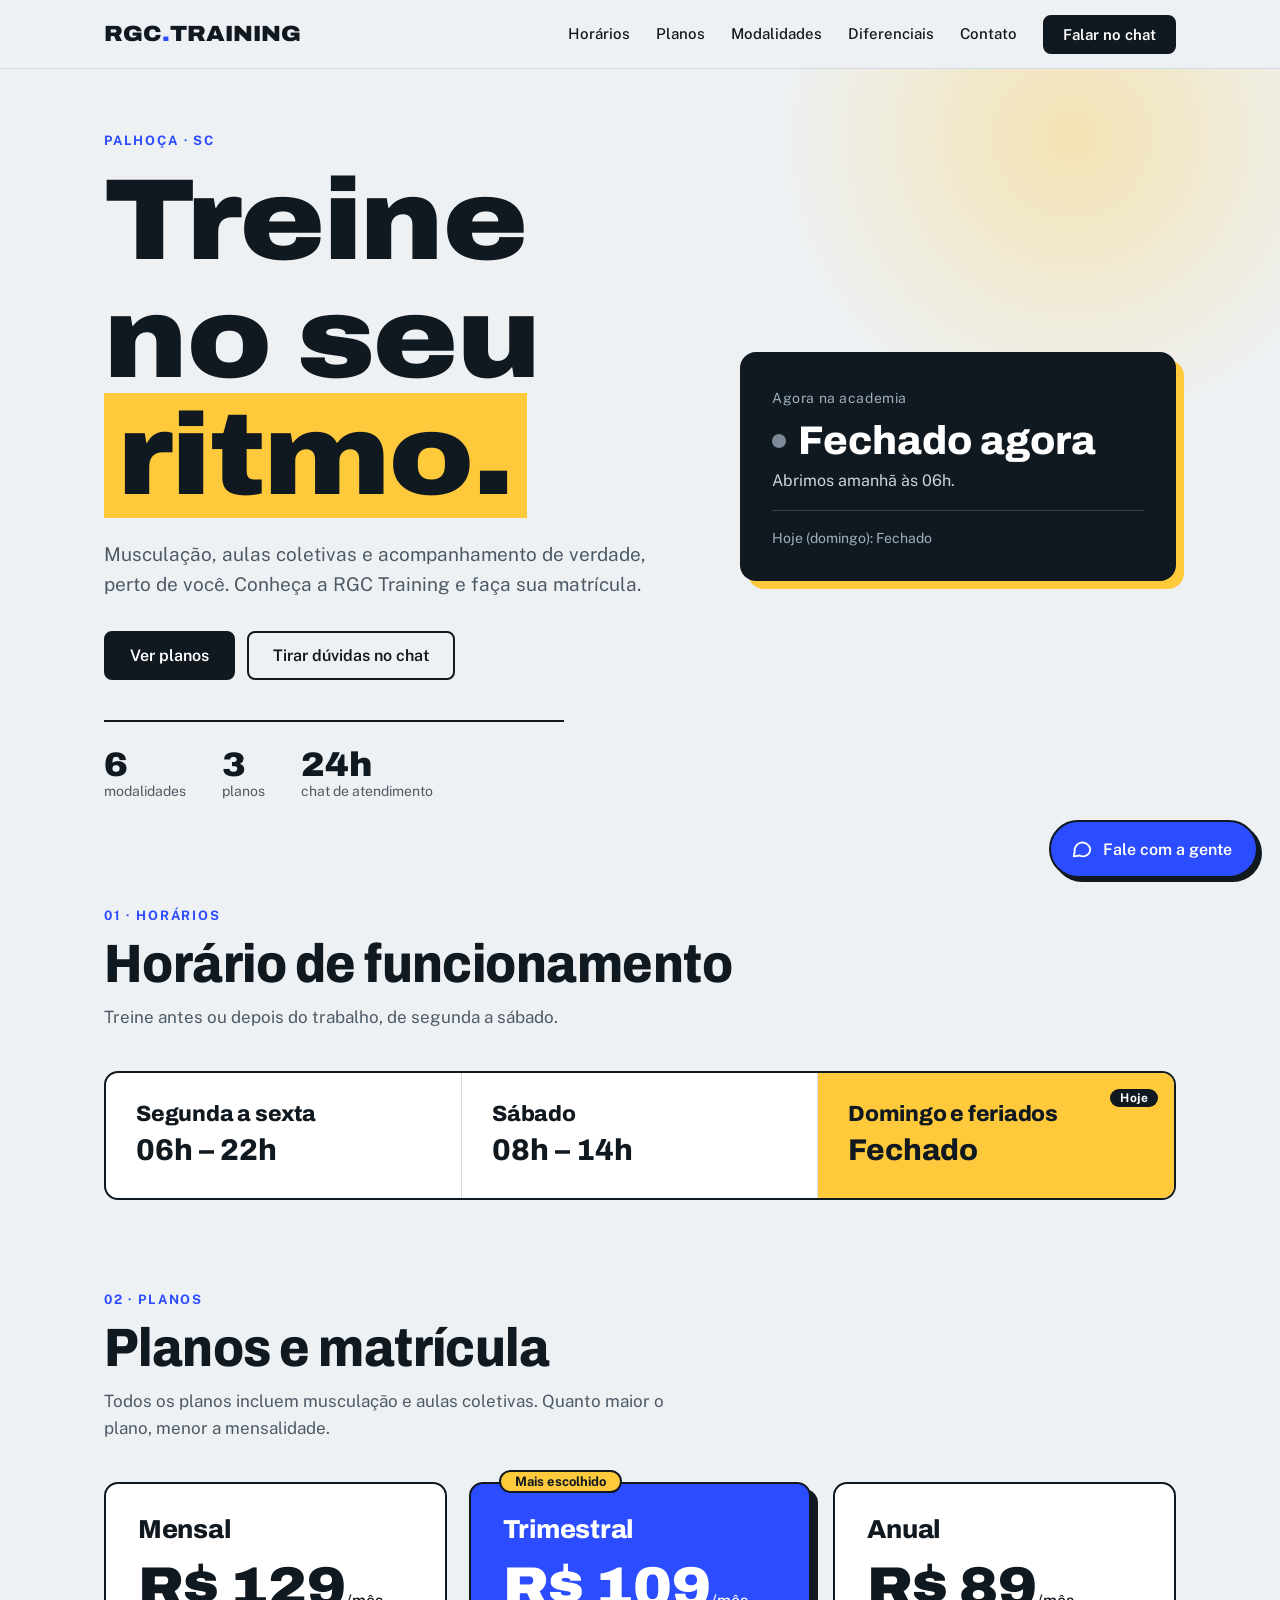
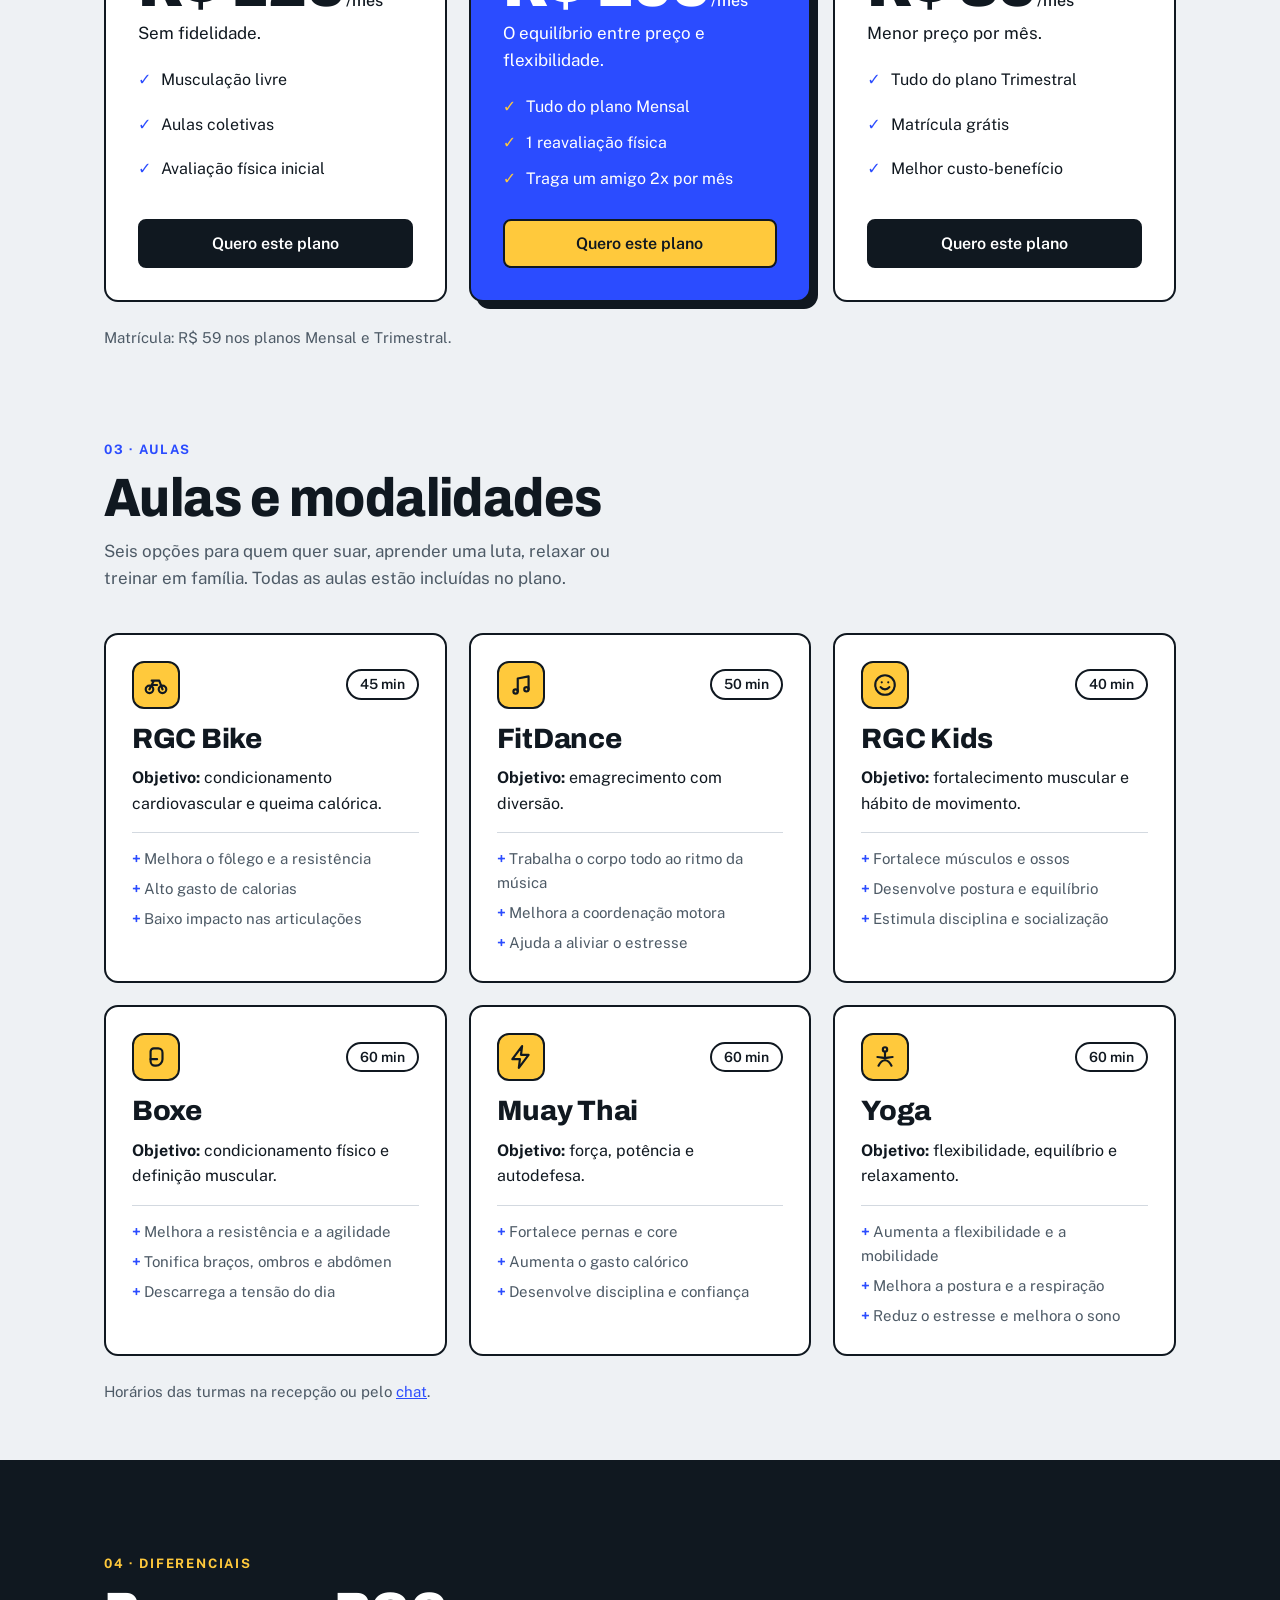
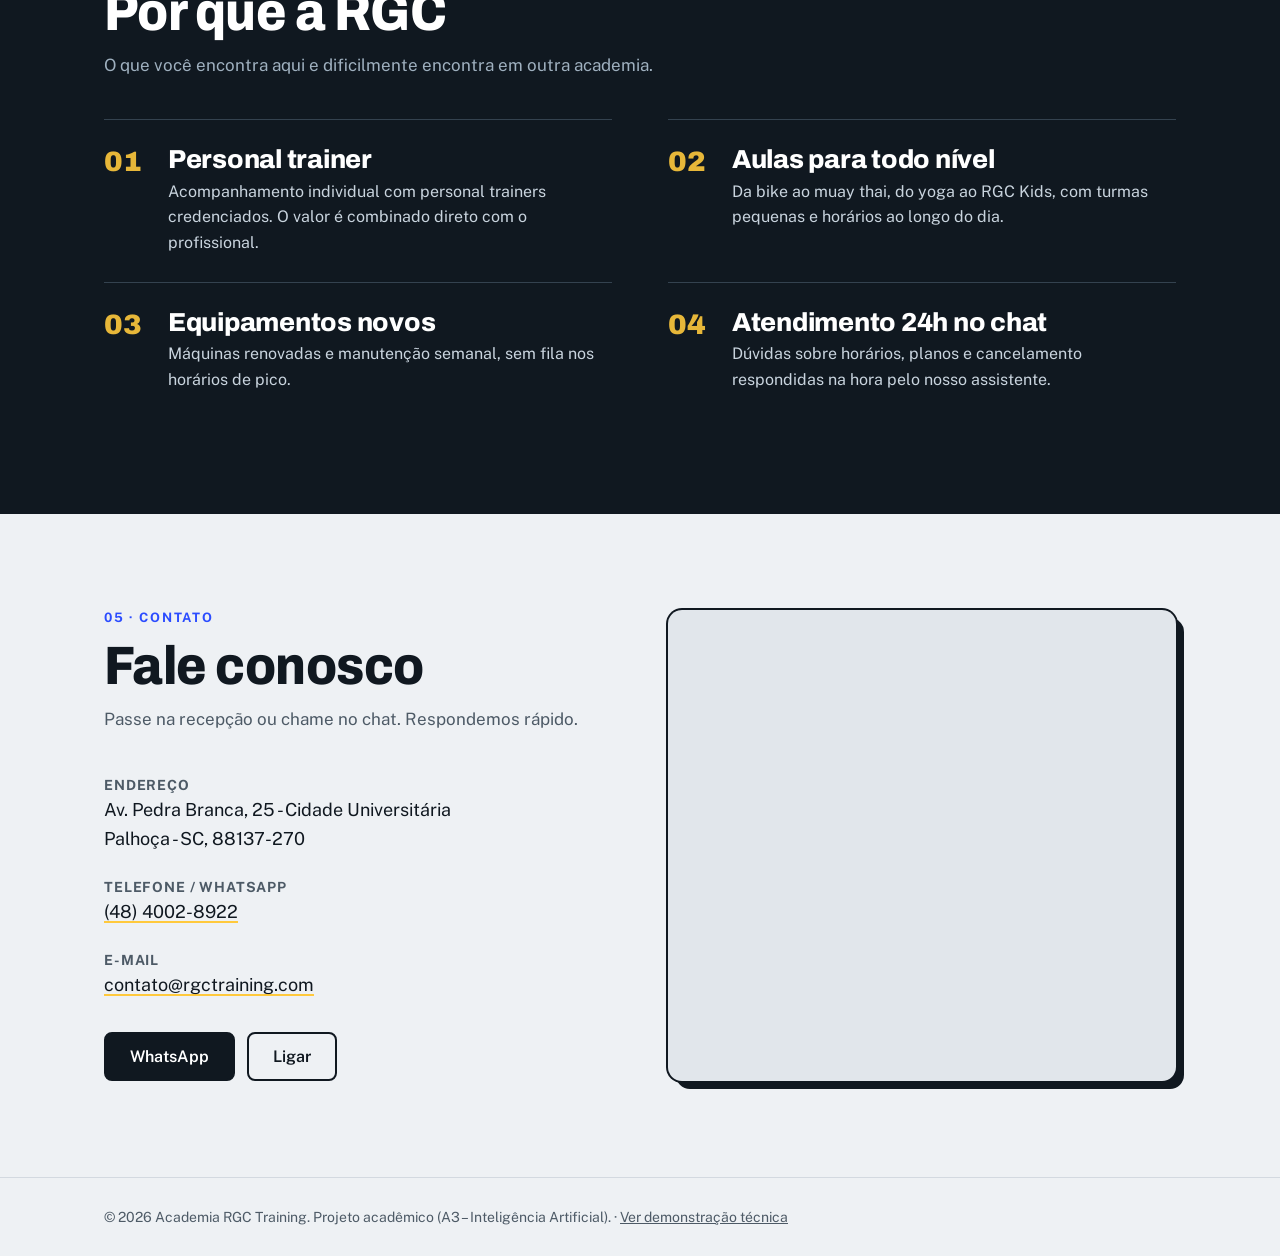
==== commit 8cbb501f: "feat: página de demonstração técnica do chatbot (demo.html)" ====
--- a/src/main/resources/static/index.html
+++ b/src/main/resources/static/index.html
@@ -174,7 +174,7 @@
  </section>
 </main>
 
-<footer><div class="wrap">© <span id="year">2026</span> Academia RGC Training. Projeto acadêmico (A3 – Inteligência Artificial).</div></footer>
+<footer><div class="wrap">© <span id="year">2026</span> Academia RGC Training. Projeto acadêmico (A3 – Inteligência Artificial). · <a href="/demo.html">Ver demonstração técnica</a></div></footer>
 
 <!-- ---------- Chatbot ---------- -->
 <button id="fab" type="button" aria-controls="chat" aria-expanded="false">
--- a/src/main/resources/static/css/styles.css
+++ b/src/main/resources/static/css/styles.css
@@ -217,3 +217,4 @@
 }
 @media(prefers-reduced-motion:reduce){*,*::before,*::after{animation:none!important;transition:none!important;scroll-behavior:auto!important}}
 @media print{.js-reveal .reveal{opacity:1!important;transform:none!important}#fab,#chat,header{display:none!important}}
+footer a{color:var(--mute)}
